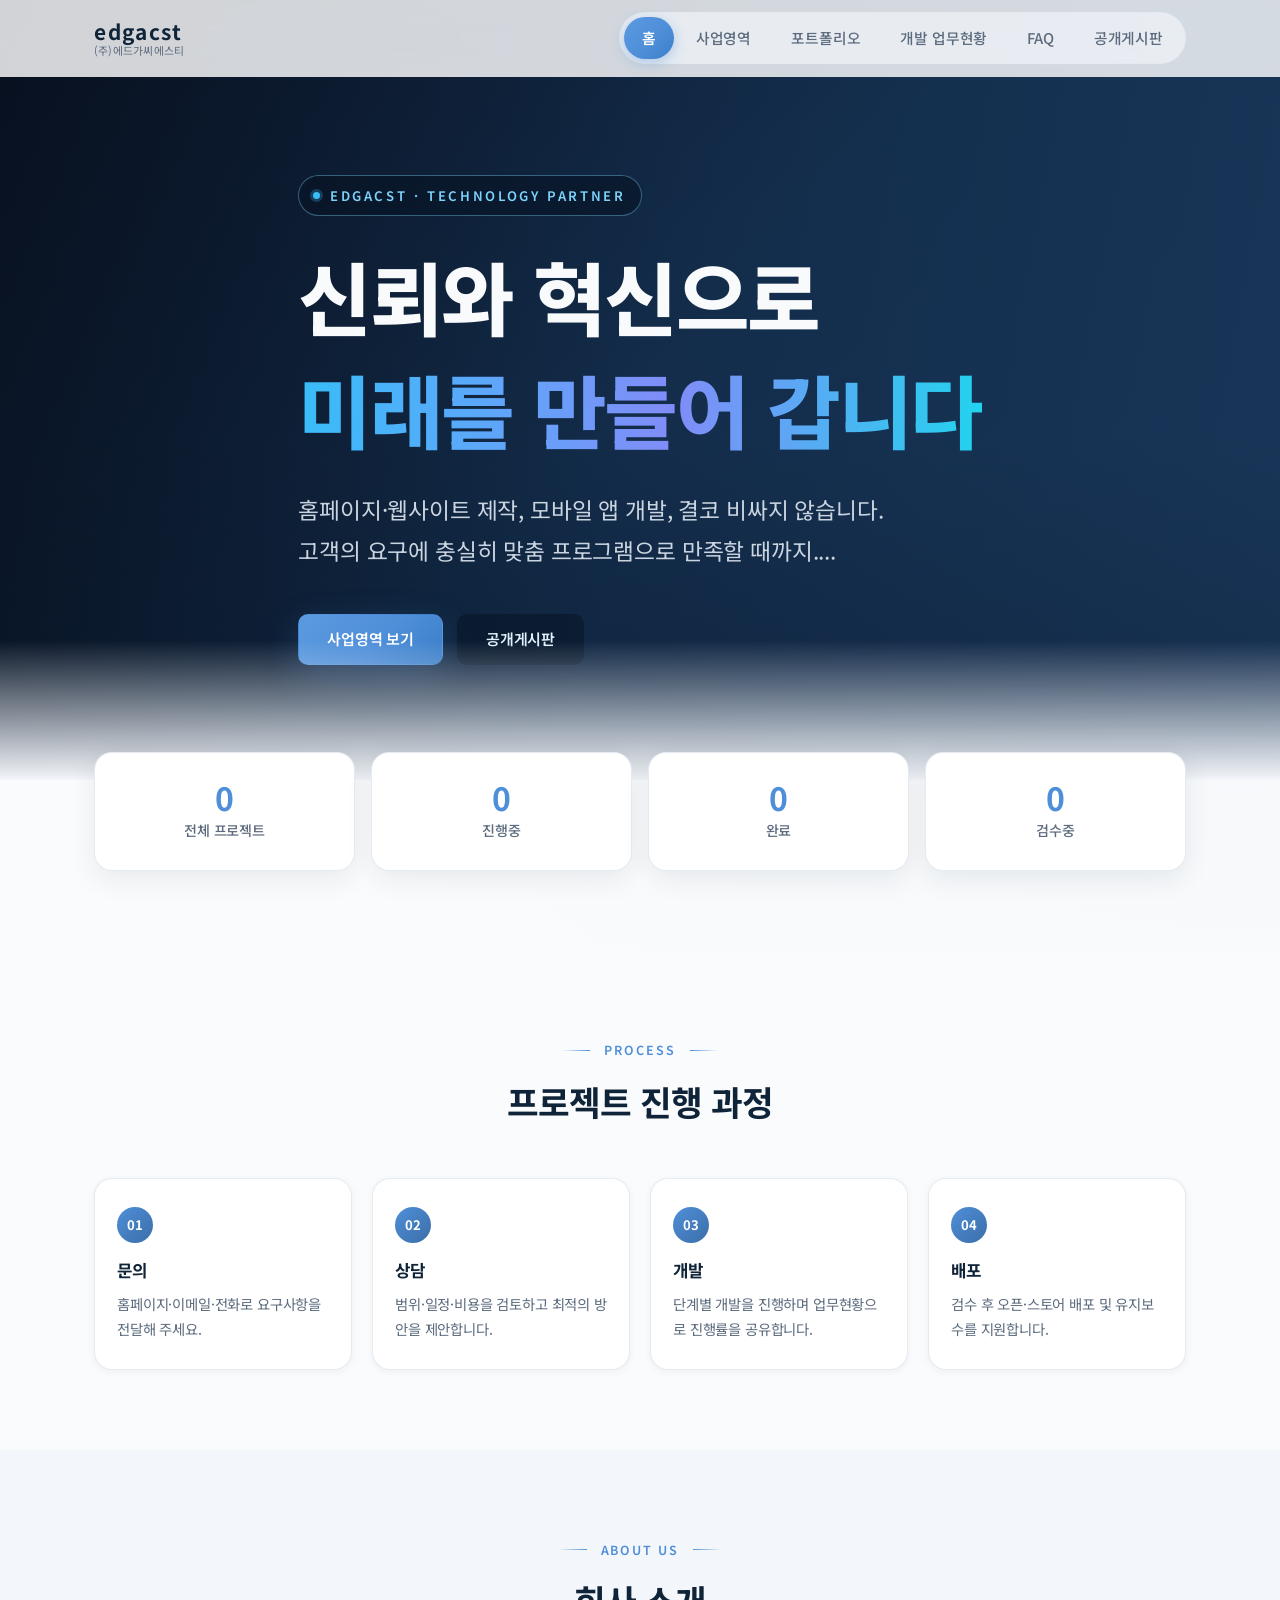
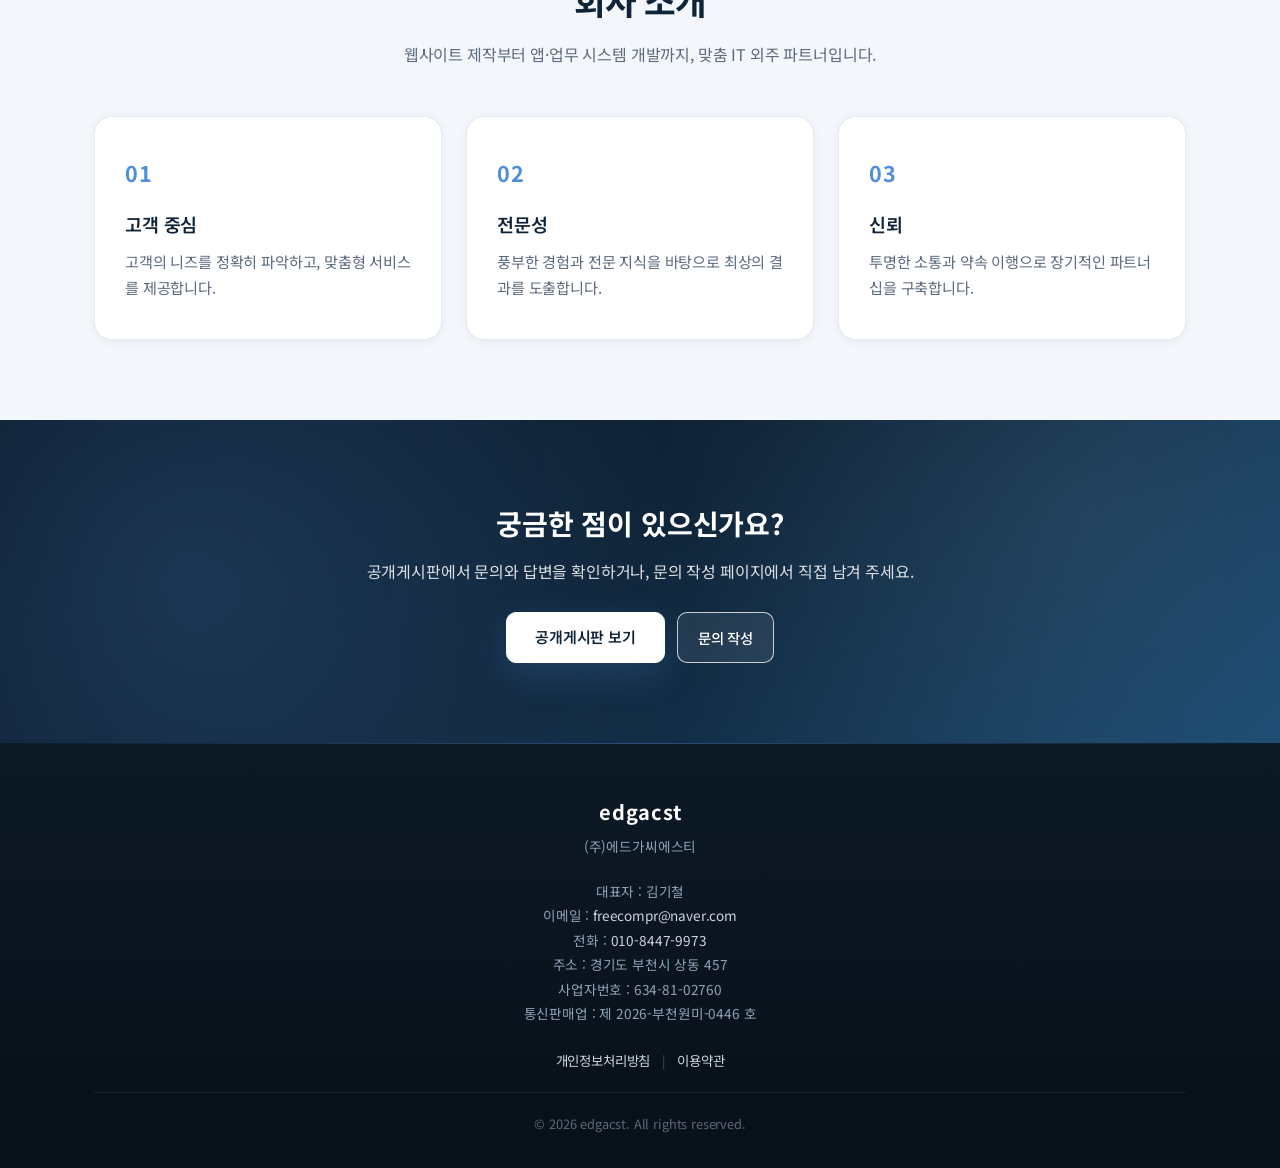
==== index.html @ 4b416b4b "Add dark overlay page transitions to avoid white flash Co-authored-by: Cursor <cursoragent@cursor.co" ====
<!DOCTYPE html>
<html lang="ko">
<head>
  <meta charset="UTF-8">
  <meta http-equiv="Cache-Control" content="no-cache, no-store, must-revalidate">
  <meta http-equiv="Pragma" content="no-cache">
  <meta http-equiv="Expires" content="0">
  <meta http-equiv="Content-Security-Policy" content="upgrade-insecure-requests">
  <script src="js/https-redirect.js?v=20260714"></script>
  <meta name="viewport" content="width=device-width, initial-scale=1.0">
  <meta name="description" content=" (주)에드가씨에스티 edgacst — 홈페이지·웹사이트 제작, 반응형 웹 개발, 모바일 앱 개발, 맞춤 프로그램·API 연동·IT 외주. 견적 문의 환영.">
  <meta name="robots" content="index, follow">
  <link rel="canonical" href="https://edgcst.com/">
  <meta property="og:type" content="website">
  <meta property="og:locale" content="ko_KR">
  <meta property="og:site_name" content="edgacst">
  <meta property="og:title" content="홈페이지·웹사이트·앱 개발 | (주)에드가씨에스티 edgacst">
  <meta property="og:description" content="부천 기반 IT 개발사. 홈페이지 제작, 웹·앱 개발, 맞춤 시스템·API 연동 전문.">
  <meta property="og:url" content="https://edgcst.com/">
  <meta name="google-site-verification" content="JGMlNTP22d89Sy_mz5Pv5wzQ-OMH0wQjVLE">
  <meta name="naver-site-verification" content="b1bb0605aafb649b9c2293b9166dddd93db2fc34">
  <title>홈페이지·웹사이트·앱 개발 | (주)에드가씨에스티 edgacst</title>
  <link rel="stylesheet" href="css/style.css?v=20260714">
  <link rel="preconnect" href="https://fonts.googleapis.com">
  <link rel="preconnect" href="https://fonts.gstatic.com" crossorigin>
  <link href="https://fonts.googleapis.com/css2?family=Noto+Sans+KR:wght@300;400;500;600;700&display=swap" rel="stylesheet">
  <script type="application/ld+json">
  {
    "@context": "https://schema.org",
    "@type": "ProfessionalService",
    "name": "(주)에드가씨에스티",
    "alternateName": "김기철",
    "url": "https://edgcst.com",
    "email": "freecompr@naver.com",
    "telephone": "+82-10-8447-9973",
    "address": {
      "@type": "PostalAddress",
      "addressLocality": "부천시",
      "addressRegion": "경기도",
      "streetAddress": "상동 457",
      "addressCountry": "KR"
    },
    "description": "홈페이지·웹사이트 제작, 모바일 앱 개발, 맞춤 프로그램·API 연동 IT 개발 외주",
    "areaServed": "KR",
    "knowsAbout": ["홈페이지 제작", "웹사이트 개발", "모바일 앱 개발", "API 연동", "업무 시스템 개발"]
  }
  </script>
</head>
<body data-page="home">
  <header class="header">
    <div class="container header-inner">
      <a href="index.html" class="logo">
        <span class="logo-en">edgacst</span>
        <span class="logo-ko">(주)에드가씨에스티</span>
      </a>
      <nav class="nav">
        <a href="index.html" class="nav-link active">홈</a>
        <a href="business.html" class="nav-link">사업영역</a>
        <a href="portfolio.html" class="nav-link">포트폴리오</a>
        <a href="status.html" class="nav-link">개발 업무현황</a>
        <a href="faq.html" class="nav-link">FAQ</a>
        <a href="board.html" class="nav-link">공개게시판</a>
      </nav>
      <button class="menu-toggle" aria-label="메뉴 열기">
        <span></span>
        <span></span>
        <span></span>
      </button>
    </div>
  </header>

  <main>
    <section class="hero">
      <div class="hero-bg" aria-hidden="true">
        <video class="hero-video" autoplay muted loop playsinline preload="auto">
          <source src="videos/hero.mp4?v=20260609" type="video/mp4">
        </video>
        <div class="hero-overlay"></div>
        <div class="hero-glow"></div>
      </div>
      <div class="container hero-content">
        <p class="hero-label hero-reveal" style="--hero-i:0">edgacst · Technology Partner</p>
        <h1 class="hero-title">
          <span class="hero-title-line hero-reveal" style="--hero-i:1">신뢰와 혁신으로</span>
          <span class="hero-title-accent-wrap hero-reveal" style="--hero-i:2">
            <span class="hero-title-accent">미래를 만들어 갑니다</span>
          </span>
        </h1>
        <p class="hero-desc hero-reveal" style="--hero-i:3">
          <span class="hero-desc-line hero-desc-line-primary">홈페이지·웹사이트 제작, 모바일 앱 개발, 결코 비싸지 않습니다.</span>
          <span class="hero-desc-line">고객의 요구에 충실히 맞춤 프로그램으로 만족할 때까지....</span>
        </p>
        <div class="hero-actions hero-reveal" style="--hero-i:4">
          <a href="business.html" class="btn btn-primary btn-hero-primary">사업영역 보기</a>
          <a href="board.html" class="btn btn-hero-outline">공개게시판</a>
        </div>
      </div>
    </section>

    <section class="section home-stats" id="homeStats">
      <div class="container">
        <div class="home-stats-grid">
          <div class="home-stat-card">
            <span class="home-stat-num" id="homeStatTotal">-</span>
            <span class="home-stat-label">전체 프로젝트</span>
          </div>
          <div class="home-stat-card">
            <span class="home-stat-num" id="homeStatProgress">-</span>
            <span class="home-stat-label">진행중</span>
          </div>
          <div class="home-stat-card">
            <span class="home-stat-num" id="homeStatDone">-</span>
            <span class="home-stat-label">완료</span>
          </div>
          <div class="home-stat-card">
            <span class="home-stat-num" id="homeStatReview">-</span>
            <span class="home-stat-label">검수중</span>
          </div>
        </div>
      </div>
    </section>

    <section class="section home-process">
      <div class="container">
        <div class="section-header">
          <span class="section-label">Process</span>
          <h2 class="section-title">프로젝트 진행 과정</h2>
        </div>
        <ol class="process-steps">
          <li class="process-step">
            <span class="process-step-num">01</span>
            <h3>문의</h3>
            <p>홈페이지·이메일·전화로 요구사항을 전달해 주세요.</p>
          </li>
          <li class="process-step">
            <span class="process-step-num">02</span>
            <h3>상담</h3>
            <p>범위·일정·비용을 검토하고 최적의 방안을 제안합니다.</p>
          </li>
          <li class="process-step">
            <span class="process-step-num">03</span>
            <h3>개발</h3>
            <p>단계별 개발을 진행하며 업무현황으로 진행률을 공유합니다.</p>
          </li>
          <li class="process-step">
            <span class="process-step-num">04</span>
            <h3>배포</h3>
            <p>검수 후 오픈·스토어 배포 및 유지보수를 지원합니다.</p>
          </li>
        </ol>
      </div>
    </section>

    <section class="section about">
      <div class="container">
        <div class="section-header">
          <span class="section-label">About Us</span>
          <h2 class="section-title">회사 소개</h2>
          <p class="section-desc">웹사이트 제작부터 앱·업무 시스템 개발까지, 맞춤 IT 외주 파트너입니다.</p>
        </div>
        <div class="about-grid">
          <div class="about-card">
            <div class="about-icon">01</div>
            <h3>고객 중심</h3>
            <p>고객의 니즈를 정확히 파악하고, 맞춤형 서비스를 제공합니다.</p>
          </div>
          <div class="about-card">
            <div class="about-icon">02</div>
            <h3>전문성</h3>
            <p>풍부한 경험과 전문 지식을 바탕으로 최상의 결과를 도출합니다.</p>
          </div>
          <div class="about-card">
            <div class="about-icon">03</div>
            <h3>신뢰</h3>
            <p>투명한 소통과 약속 이행으로 장기적인 파트너십을 구축합니다.</p>
          </div>
        </div>
      </div>
    </section>

    <section class="section home-portfolio hidden" id="homePortfolio">
      <div class="container">
        <div class="home-portfolio-header">
          <div class="section-header">
            <span class="section-label">Portfolio</span>
            <h2 class="section-title">주요 프로젝트</h2>
          </div>
          <a href="portfolio.html" class="btn btn-outline-dark">전체 보기</a>
        </div>
        <div class="home-portfolio-grid" id="homePortfolioGrid"></div>
      </div>
    </section>

    <section class="section cta">
      <div class="container cta-inner">
        <h2>궁금한 점이 있으신가요?</h2>
        <p>공개게시판에서 문의와 답변을 확인하거나, 문의 작성 페이지에서 직접 남겨 주세요.</p>
        <div class="cta-actions">
          <a href="board.html" class="btn btn-primary">공개게시판 보기</a>
          <a href="inquiry.html" class="btn btn-outline-dark">문의 작성</a>
        </div>
      </div>
    </section>
  </main>

  <footer class="footer">
    <div class="container footer-inner">
      <div class="footer-brand">
        <span class="footer-logo">edgacst</span>
        <span class="footer-company">(주)에드가씨에스티</span>
      </div>
      <div class="footer-info">
        <p>대표자 : 김기철</p>
        <p>이메일 : <a href="mailto:freecompr@naver.com">freecompr@naver.com</a></p>
        <p>전화 : <a href="tel:01084479973">010-8447-9973</a></p>
        <p>주소 : 경기도 부천시 상동 457</p>
        <p>사업자번호 : 634-81-02760</p>
        <p>통신판매업 : 제 2026-부천원미-0446 호</p>
      </div>
      <nav class="footer-legal" aria-label="법적 고지">
        <a href="privacy.html">개인정보처리방침</a>
        <span class="footer-legal-divider" aria-hidden="true">|</span>
        <a href="terms.html">이용약관</a>
      </nav>
      <p class="footer-copy">&copy; 2026 edgacst. All rights reserved.</p>
    </div>
  </footer>

  <script src="js/config.js?v=20260714"></script>
  <script src="js/main.js?v=20260714"></script>
</body>
</html>
---- css/style.css ----
*,
*::before,
*::after {
  box-sizing: border-box;
  margin: 0;
  padding: 0;
}

:root {
  --color-primary: #0f2438;
  --color-primary-light: #1e4976;
  --color-accent: #4f8fd9;
  --color-accent-hover: #3a7ec8;
  --color-accent-soft: rgba(79, 143, 217, 0.12);
  --color-text: #1a2332;
  --color-text-light: #5c6b7e;
  --color-bg: #fafbfc;
  --color-bg-alt: #f3f6fa;
  --color-surface: #ffffff;
  --color-border: #e3e9f0;
  --color-border-soft: rgba(227, 233, 240, 0.9);
  --font-family: 'Noto Sans KR', -apple-system, BlinkMacSystemFont, sans-serif;
  --shadow-sm: 0 2px 8px rgba(15, 36, 56, 0.05);
  --shadow-md: 0 8px 28px rgba(15, 36, 56, 0.08);
  --shadow-lg: 0 16px 48px rgba(15, 36, 56, 0.12);
  --shadow-glow: 0 12px 36px rgba(79, 143, 217, 0.22);
  --radius: 10px;
  --radius-lg: 18px;
  --radius-xl: 24px;
  --transition: 0.28s cubic-bezier(0.4, 0, 0.2, 1);
  --page-transition-duration: 0.28s;
  --page-transition-ease: cubic-bezier(0.4, 0, 0.2, 1);
  --header-height: 76px;
}

#page-transition-overlay {
  position: fixed;
  inset: 0;
  z-index: 99999;
  background: var(--color-primary);
  opacity: 0;
  pointer-events: none;
  transition: opacity var(--page-transition-duration) var(--page-transition-ease);
}

#page-transition-overlay.is-visible,
#page-transition-overlay.is-covering {
  opacity: 1;
  pointer-events: auto;
}

#page-transition-overlay.is-covering {
  transition: none;
}

#page-transition-overlay.is-revealing {
  opacity: 0;
  pointer-events: none;
}

@media (prefers-reduced-motion: reduce) {
  #page-transition-overlay {
    display: none !important;
  }
}

html {
  scroll-behavior: smooth;
}

body {
  font-family: var(--font-family);
  color: var(--color-text);
  background-color: var(--color-bg);
  background-image:
    radial-gradient(circle at 100% 0%, rgba(79, 143, 217, 0.05) 0%, transparent 42%),
    radial-gradient(circle at 0% 100%, rgba(15, 36, 56, 0.04) 0%, transparent 38%);
  line-height: 1.65;
  letter-spacing: -0.01em;
  -webkit-font-smoothing: antialiased;
  -moz-osx-font-smoothing: grayscale;
}

.container {
  max-width: 1140px;
  margin: 0 auto;
  padding: 0 24px;
}

/* Header */
.header {
  position: fixed;
  top: 0;
  left: 0;
  right: 0;
  z-index: 200;
  background: rgba(255, 255, 255, 0.82);
  backdrop-filter: blur(18px) saturate(1.2);
  -webkit-backdrop-filter: blur(18px) saturate(1.2);
  border-bottom: 1px solid transparent;
  transition: background var(--transition), box-shadow var(--transition), border-color var(--transition);
}

.header.header-scrolled {
  background: rgba(255, 255, 255, 0.94);
  border-bottom-color: var(--color-border-soft);
  box-shadow: 0 6px 24px rgba(15, 36, 56, 0.06);
}

.header-inner {
  display: flex;
  align-items: center;
  justify-content: space-between;
  height: 76px;
}

.logo {
  display: flex;
  flex-direction: column;
  text-decoration: none;
  line-height: 1.2;
  transition: opacity var(--transition);
}

.logo:hover {
  opacity: 0.85;
}

.logo-en {
  font-size: 1.3rem;
  font-weight: 700;
  color: var(--color-primary);
  letter-spacing: 0.08em;
}

.logo-ko {
  font-size: 0.68rem;
  color: var(--color-text-light);
  font-weight: 400;
  letter-spacing: 0.02em;
}

.nav {
  display: flex;
  gap: 4px;
  padding: 4px;
  background: rgba(243, 246, 250, 0.7);
  border: 1px solid var(--color-border-soft);
  border-radius: 999px;
}

.nav-link {
  position: relative;
  padding: 9px 18px;
  text-decoration: none;
  color: var(--color-text-light);
  font-size: 0.92rem;
  font-weight: 500;
  border-radius: 999px;
  transition: color var(--transition), background var(--transition), box-shadow var(--transition);
}

.nav-link:hover {
  color: var(--color-primary);
  background: rgba(255, 255, 255, 0.85);
}

.nav .nav-link.active,
.header .nav-link.active {
  color: #fff !important;
  font-weight: 600;
  background: linear-gradient(135deg, #5b9ae0 0%, var(--color-accent) 55%, var(--color-accent-hover) 100%) !important;
  box-shadow: 0 4px 14px rgba(79, 143, 217, 0.38);
}

.nav .nav-link.active:hover,
.header .nav-link.active:hover {
  color: #fff !important;
  background: linear-gradient(135deg, #6aa5e4 0%, #4a85cc 100%) !important;
}

.menu-toggle {
  display: none;
  flex-direction: column;
  gap: 5px;
  background: none;
  border: none;
  cursor: pointer;
  padding: 4px;
}

.menu-toggle span {
  display: block;
  width: 24px;
  height: 2px;
  background: var(--color-text);
  border-radius: 2px;
  transition: var(--transition);
}

/* Hero */
.hero {
  position: relative;
  min-height: min(88vh, 780px);
  display: flex;
  align-items: center;
  overflow: hidden;
}

.hero::after {
  content: '';
  position: absolute;
  bottom: 0;
  left: 0;
  right: 0;
  height: 140px;
  background: linear-gradient(to top, var(--color-bg-alt) 0%, transparent 100%);
  z-index: 2;
  pointer-events: none;
}

.hero-bg {
  position: absolute;
  inset: 0;
  background: linear-gradient(135deg, #0f172a 0%, #1a3a5c 50%, #1e3a5f 100%);
}

.hero-video {
  position: absolute;
  inset: 0;
  width: 100%;
  height: 100%;
  object-fit: cover;
  transform: scale(1.04);
  filter: saturate(0.9) contrast(1.05);
}

.hero-overlay {
  position: absolute;
  inset: 0;
  background: linear-gradient(
    100deg,
    rgba(6, 14, 28, 0.78) 0%,
    rgba(12, 32, 58, 0.52) 50%,
    rgba(18, 48, 82, 0.38) 100%
  );
}

.hero-glow {
  position: absolute;
  inset: 0;
  background: linear-gradient(180deg, transparent 55%, rgba(6, 14, 28, 0.25) 100%);
  pointer-events: none;
}

.hero-content {
  position: relative;
  z-index: 1;
  color: #fff;
  padding: calc(72px + var(--header-height)) 24px 88px;
  max-width: 820px;
}

.hero-reveal {
  opacity: 0;
  transform: translateY(36px);
  animation: hero-reveal-up 1s cubic-bezier(0.22, 1, 0.36, 1) forwards;
  animation-delay: calc(0.18s + var(--hero-i, 0) * 0.14s);
}

.hero-label {
  display: inline-flex;
  align-items: center;
  gap: 10px;
  font-size: 0.82rem;
  font-weight: 600;
  letter-spacing: 0.2em;
  text-transform: uppercase;
  color: #7dd3fc;
  margin-bottom: 28px;
  padding: 9px 16px 9px 14px;
  border: 1px solid rgba(125, 211, 252, 0.4);
  border-radius: 999px;
  background: rgba(8, 20, 38, 0.65);
}

.hero-label::before {
  content: '';
  width: 7px;
  height: 7px;
  border-radius: 50%;
  background: #38bdf8;
  box-shadow: 0 0 0 3px rgba(56, 189, 248, 0.25);
}

.hero-title {
  display: flex;
  flex-direction: column;
  gap: 8px;
  font-size: clamp(2.85rem, 8vw, 5rem);
  font-weight: 800;
  line-height: 1.25;
  margin-bottom: 28px;
  letter-spacing: -0.03em;
  overflow: visible;
}

.hero-title-line,
.hero-title-accent-wrap {
  display: block;
  overflow: visible;
  padding-bottom: 0.06em;
}

.hero-title-line {
  color: #f8fafc;
}

.hero-title-accent-wrap {
  line-height: 1.25;
}

.hero-title-accent {
  display: inline-block;
  color: #67e8f9;
  background-image: linear-gradient(
    92deg,
    #38bdf8 0%,
    #60a5fa 30%,
    #818cf8 55%,
    #22d3ee 100%
  );
  -webkit-background-clip: text;
  background-clip: text;
  -webkit-text-fill-color: transparent;
}

.hero-desc {
  font-size: clamp(1.12rem, 2.5vw, 1.42rem);
  line-height: 1.8;
  color: #cbd5e1;
  max-width: 820px;
  margin-bottom: 42px;
  font-weight: 400;
}

.hero-desc-line {
  display: block;
}

.hero-desc-line-primary {
  white-space: nowrap;
}

.hero-actions {
  display: flex;
  gap: 14px;
  flex-wrap: wrap;
}

.btn-hero-primary {
  padding: 15px 36px;
  font-size: 1rem;
  font-weight: 700;
  box-shadow: 0 12px 32px rgba(56, 189, 248, 0.35);
}

.btn-hero-outline {
  padding: 15px 34px;
  color: #e0f2fe;
  border: 1.5px solid rgba(125, 211, 252, 0.55);
  background: rgba(8, 20, 38, 0.55);
  border-radius: var(--radius);
  font-size: 0.98rem;
  font-weight: 600;
  text-decoration: none;
  transition: var(--transition);
}

.btn-hero-outline:hover {
  background: rgba(14, 36, 64, 0.75);
  border-color: #7dd3fc;
  color: #fff;
  transform: translateY(-1px);
}

.hero-video-credit {
  margin-top: 28px;
  font-size: 0.68rem;
  color: rgba(255, 255, 255, 0.35);
}

.hero-video-credit a {
  color: rgba(255, 255, 255, 0.45);
  text-decoration: underline;
}

@keyframes hero-reveal-up {
  from {
    opacity: 0;
    transform: translateY(36px);
  }
  to {
    opacity: 1;
    transform: translateY(0);
  }
}

@supports not ((-webkit-background-clip: text) or (background-clip: text)) {
  .hero-title-accent {
    -webkit-text-fill-color: currentColor;
    color: #67e8f9;
    background-image: none;
  }
}

@media (prefers-reduced-motion: reduce) {
  .hero-video {
    display: none;
  }

  .hero-reveal {
    opacity: 1;
    transform: none;
    animation: none;
  }
}

/* Buttons */
.btn {
  display: inline-flex;
  align-items: center;
  justify-content: center;
  padding: 12px 28px;
  font-size: 0.94rem;
  font-weight: 600;
  font-family: var(--font-family);
  text-decoration: none;
  border-radius: var(--radius);
  border: 1px solid transparent;
  cursor: pointer;
  transition: transform var(--transition), box-shadow var(--transition), background var(--transition), border-color var(--transition), color var(--transition);
}

.btn:hover {
  transform: translateY(-1px);
}

.btn:active {
  transform: translateY(0);
}

.btn-primary {
  background: linear-gradient(135deg, #5b9ae0 0%, var(--color-accent) 55%, var(--color-accent-hover) 100%);
  color: #fff;
  border-color: transparent;
  box-shadow: var(--shadow-glow);
}

.btn-primary:hover {
  background: linear-gradient(135deg, #6aa5e4 0%, #4a85cc 100%);
  box-shadow: 0 14px 32px rgba(79, 143, 217, 0.32);
}

.btn-outline {
  background: transparent;
  color: #fff;
  border-color: rgba(255, 255, 255, 0.5);
}

.btn-outline:hover {
  background: rgba(255, 255, 255, 0.1);
  border-color: #fff;
}

.btn-full {
  width: 100%;
}

/* Sections */
.section {
  padding: 80px 0;
}

.section-header {
  text-align: center;
  margin-bottom: 48px;
}

.section-desc {
  margin-top: 12px;
  font-size: 1rem;
  line-height: 1.7;
  color: var(--color-text-light);
  max-width: 560px;
  margin-left: auto;
  margin-right: auto;
}

.section-label {
  display: inline-flex;
  align-items: center;
  gap: 14px;
  font-size: 0.78rem;
  font-weight: 600;
  color: var(--color-accent);
  letter-spacing: 0.16em;
  text-transform: uppercase;
  margin-bottom: 12px;
}

.section-label::before,
.section-label::after {
  content: '';
  width: 28px;
  height: 1px;
  background: linear-gradient(90deg, transparent, var(--color-accent));
}

.section-label::after {
  background: linear-gradient(90deg, var(--color-accent), transparent);
}

.section-title {
  font-size: clamp(1.75rem, 3vw, 2.15rem);
  font-weight: 700;
  color: var(--color-primary);
  letter-spacing: -0.03em;
}

/* About */
.about {
  background: var(--color-bg-alt);
}

.about-grid {
  display: grid;
  grid-template-columns: repeat(3, 1fr);
  gap: 24px;
}

.about-card {
  position: relative;
  overflow: hidden;
  background: var(--color-surface);
  padding: 38px 30px;
  border-radius: var(--radius-lg);
  border: 1px solid var(--color-border-soft);
  box-shadow: var(--shadow-sm);
  transition: transform var(--transition), box-shadow var(--transition), border-color var(--transition);
}

.about-card::before {
  content: '';
  position: absolute;
  top: 0;
  left: 0;
  right: 0;
  height: 3px;
  background: linear-gradient(90deg, var(--color-primary), var(--color-accent));
  opacity: 0;
  transition: opacity var(--transition);
}

.about-card:hover {
  box-shadow: var(--shadow-md);
  transform: translateY(-6px);
  border-color: rgba(79, 143, 217, 0.25);
}

.about-card:hover::before {
  opacity: 1;
}

.about-icon {
  font-size: 1.35rem;
  font-weight: 700;
  color: var(--color-accent);
  margin-bottom: 18px;
  letter-spacing: 0.06em;
}

.about-card h3 {
  font-size: 1.15rem;
  font-weight: 600;
  margin-bottom: 10px;
  color: var(--color-primary);
}

.about-card p {
  font-size: 0.95rem;
  color: var(--color-text-light);
  line-height: 1.7;
}

/* CTA */
.cta {
  position: relative;
  overflow: hidden;
  background: linear-gradient(135deg, #0a1929 0%, var(--color-primary) 48%, #1a4a72 100%);
  color: #fff;
  text-align: center;
}

.cta::before {
  content: '';
  position: absolute;
  inset: 0;
  background:
    radial-gradient(circle at 15% 50%, rgba(96, 165, 250, 0.18) 0%, transparent 45%),
    radial-gradient(circle at 85% 30%, rgba(255, 255, 255, 0.06) 0%, transparent 40%);
  pointer-events: none;
}

.cta .container {
  position: relative;
  z-index: 1;
}

.cta-actions {
  display: flex;
  gap: 12px;
  justify-content: center;
  flex-wrap: wrap;
}

.cta-inner h2 {
  font-size: 1.75rem;
  font-weight: 700;
  margin-bottom: 12px;
}

.cta-inner p {
  opacity: 0.85;
  margin-bottom: 28px;
}

.cta .btn-primary {
  background: #fff;
  color: var(--color-primary);
  border-color: #fff;
}

.cta .btn-primary:hover {
  background: rgba(255, 255, 255, 0.9);
}

.cta .btn-outline-dark {
  color: #fff;
  border-color: rgba(255, 255, 255, 0.75);
  background: rgba(255, 255, 255, 0.08);
}

.cta .btn-outline-dark:hover {
  color: var(--color-primary);
  background: #fff;
  border-color: #fff;
}

/* Page Hero */
.page-hero {
  position: relative;
  overflow: hidden;
  background: linear-gradient(145deg, #0a1929 0%, var(--color-primary) 42%, #245a87 100%);
  color: #fff;
  padding: calc(52px + var(--header-height)) 0 76px;
  text-align: center;
}

.page-hero::before {
  content: '';
  position: absolute;
  inset: 0;
  background:
    radial-gradient(circle at 18% 40%, rgba(96, 165, 250, 0.16) 0%, transparent 48%),
    radial-gradient(circle at 82% 25%, rgba(255, 255, 255, 0.07) 0%, transparent 42%);
  pointer-events: none;
}

.page-hero .container {
  position: relative;
  z-index: 1;
}

.page-label {
  display: inline-flex;
  align-items: center;
  gap: 10px;
  font-size: 0.76rem;
  font-weight: 600;
  letter-spacing: 0.18em;
  text-transform: uppercase;
  color: rgba(255, 255, 255, 0.72);
  margin-bottom: 12px;
  padding: 6px 14px;
  border: 1px solid rgba(255, 255, 255, 0.16);
  border-radius: 999px;
  background: rgba(255, 255, 255, 0.05);
}

.page-title {
  font-size: clamp(2rem, 4vw, 2.5rem);
  font-weight: 700;
  margin-bottom: 14px;
  letter-spacing: -0.03em;
}

.page-desc {
  opacity: 0.88;
  font-size: 1.05rem;
  max-width: 560px;
  margin: 0 auto;
  line-height: 1.75;
}

/* Business */
.business-grid {
  display: grid;
  grid-template-columns: repeat(2, 1fr);
  gap: 24px;
}

.business-card {
  position: relative;
  background: var(--color-surface);
  border: 1px solid var(--color-border-soft);
  border-radius: var(--radius-lg);
  padding: 38px 34px;
  box-shadow: var(--shadow-sm);
  transition: transform var(--transition), box-shadow var(--transition), border-color var(--transition);
}

.business-card::after {
  content: '';
  position: absolute;
  inset: 0;
  border-radius: inherit;
  background: linear-gradient(135deg, rgba(79, 143, 217, 0.04) 0%, transparent 55%);
  opacity: 0;
  transition: opacity var(--transition);
  pointer-events: none;
}

.business-card:hover {
  border-color: rgba(79, 143, 217, 0.35);
  box-shadow: var(--shadow-md);
  transform: translateY(-4px);
}

.business-card:hover::after {
  opacity: 1;
}

.business-number {
  font-size: 2.1rem;
  font-weight: 700;
  color: rgba(79, 143, 217, 0.18);
  margin-bottom: 14px;
  letter-spacing: 0.04em;
}

.business-card h3 {
  font-size: 1.25rem;
  font-weight: 600;
  color: var(--color-primary);
  margin-bottom: 12px;
}

.business-card p {
  color: var(--color-text-light);
  line-height: 1.8;
  font-size: 0.95rem;
}

.business-detail-list {
  display: flex;
  flex-direction: column;
  gap: 24px;
  margin-top: 48px;
}

.business-detail {
  background: var(--color-surface);
  border: 1px solid var(--color-border-soft);
  border-radius: var(--radius-lg);
  overflow: hidden;
  box-shadow: var(--shadow-sm);
}

.business-detail-header {
  display: flex;
  align-items: flex-start;
  gap: 18px;
  padding: 28px 30px;
  background: linear-gradient(135deg, rgba(79, 143, 217, 0.08) 0%, transparent 70%);
  border-bottom: 1px solid var(--color-border-soft);
}

.business-detail-num {
  font-size: 1.6rem;
  font-weight: 700;
  color: rgba(79, 143, 217, 0.35);
  line-height: 1;
  flex-shrink: 0;
}

.business-detail-header h2 {
  font-size: 1.28rem;
  font-weight: 700;
  color: var(--color-primary);
  margin-bottom: 6px;
}

.business-detail-header p {
  font-size: 0.92rem;
  color: var(--color-text-light);
}

.business-detail-body {
  display: grid;
  grid-template-columns: repeat(3, 1fr);
  gap: 0;
}

.business-detail-block {
  padding: 24px 26px;
  border-right: 1px solid var(--color-border-soft);
}

.business-detail-block:last-child {
  border-right: none;
}

.business-detail-block h3 {
  font-size: 0.82rem;
  font-weight: 700;
  color: var(--color-accent);
  margin-bottom: 12px;
  letter-spacing: 0.02em;
}

.business-detail-block ul {
  margin: 0;
  padding-left: 1.1rem;
  font-size: 0.9rem;
  line-height: 1.75;
  color: var(--color-text);
}

.business-detail-block li {
  margin-bottom: 6px;
}

.business-detail-block p {
  font-size: 0.9rem;
  line-height: 1.75;
  color: var(--color-text);
}

.business-bottom-cta {
  margin-top: 40px;
  text-align: center;
  padding: 36px 24px;
  background: var(--color-bg);
  border: 1px solid var(--color-border);
  border-radius: var(--radius-lg);
}

.business-bottom-cta p {
  margin-bottom: 18px;
  color: var(--color-text-light);
}

/* Home stats & process */
.home-stats {
  padding-top: 0;
  margin-top: -28px;
  position: relative;
  z-index: 2;
}

.home-stats-grid {
  display: grid;
  grid-template-columns: repeat(4, 1fr);
  gap: 16px;
}

.home-stat-card {
  display: flex;
  flex-direction: column;
  align-items: center;
  justify-content: center;
  gap: 6px;
  padding: 28px 16px;
  background: var(--color-surface);
  border: 1px solid var(--color-border-soft);
  border-radius: var(--radius-lg);
  box-shadow: var(--shadow-md);
}

.home-stat-num {
  font-size: 2rem;
  font-weight: 700;
  color: var(--color-accent);
  line-height: 1;
}

.home-stat-label {
  font-size: 0.88rem;
  color: var(--color-text-light);
  font-weight: 500;
}

.home-process {
  background: var(--color-bg);
}

.process-steps {
  display: grid;
  grid-template-columns: repeat(4, 1fr);
  gap: 20px;
  list-style: none;
  margin: 0;
  padding: 0;
  counter-reset: process;
}

.process-step {
  position: relative;
  background: var(--color-surface);
  border: 1px solid var(--color-border-soft);
  border-radius: var(--radius-lg);
  padding: 28px 22px;
  box-shadow: var(--shadow-sm);
}

.process-step-num {
  display: inline-flex;
  align-items: center;
  justify-content: center;
  width: 36px;
  height: 36px;
  margin-bottom: 14px;
  border-radius: 50%;
  background: linear-gradient(135deg, var(--color-accent) 0%, #3b6ea8 100%);
  color: #fff;
  font-size: 0.82rem;
  font-weight: 700;
}

.process-step h3 {
  font-size: 1.05rem;
  font-weight: 700;
  color: var(--color-primary);
  margin-bottom: 8px;
}

.process-step p {
  font-size: 0.9rem;
  line-height: 1.7;
  color: var(--color-text-light);
}

/* FAQ */
.faq-list {
  max-width: 820px;
  margin: 0 auto;
  display: flex;
  flex-direction: column;
  gap: 12px;
}

.faq-item {
  background: var(--color-surface);
  border: 1px solid var(--color-border-soft);
  border-radius: var(--radius-lg);
  overflow: hidden;
  box-shadow: var(--shadow-sm);
}

.faq-question {
  width: 100%;
  display: flex;
  align-items: center;
  justify-content: space-between;
  gap: 16px;
  padding: 20px 22px;
  border: none;
  background: transparent;
  font-family: var(--font-family);
  font-size: 1rem;
  font-weight: 600;
  color: var(--color-primary);
  text-align: left;
  cursor: pointer;
  transition: background var(--transition);
}

.faq-question:hover {
  background: var(--color-bg);
}

.faq-icon {
  position: relative;
  width: 18px;
  height: 18px;
  flex-shrink: 0;
}

.faq-icon::before,
.faq-icon::after {
  content: '';
  position: absolute;
  top: 50%;
  left: 50%;
  background: var(--color-accent);
  transform: translate(-50%, -50%);
  transition: transform var(--transition);
}

.faq-icon::before {
  width: 14px;
  height: 2px;
}

.faq-icon::after {
  width: 2px;
  height: 14px;
}

.faq-item.open .faq-icon::after {
  transform: translate(-50%, -50%) rotate(90deg);
  opacity: 0;
}

.faq-answer {
  display: none;
  padding: 0 22px 20px;
}

.faq-item.open .faq-answer {
  display: block;
}

.faq-answer p {
  font-size: 0.94rem;
  line-height: 1.8;
  color: var(--color-text);
}

.faq-answer a {
  color: var(--color-accent);
  text-decoration: underline;
}

.faq-cta {
  max-width: 820px;
  margin: 48px auto 0;
  text-align: center;
  padding: 40px 28px;
  background: linear-gradient(135deg, rgba(79, 143, 217, 0.08) 0%, rgba(26, 61, 92, 0.04) 100%);
  border: 1px solid var(--color-border-soft);
  border-radius: var(--radius-lg);
}

.faq-cta h2 {
  font-size: 1.25rem;
  font-weight: 700;
  color: var(--color-primary);
  margin-bottom: 8px;
}

.faq-cta p {
  color: var(--color-text-light);
  margin-bottom: 20px;
}

/* Portfolio */
.portfolio-toolbar {
  display: flex;
  flex-wrap: wrap;
  align-items: center;
  justify-content: space-between;
  gap: 16px;
  margin-bottom: 28px;
}

.portfolio-filters {
  display: flex;
  flex-wrap: wrap;
  gap: 8px;
}

.portfolio-filter {
  padding: 8px 16px;
  font-size: 0.88rem;
  font-family: var(--font-family);
  font-weight: 500;
  color: var(--color-text-light);
  background: var(--color-surface);
  border: 1px solid var(--color-border);
  border-radius: 999px;
  cursor: pointer;
  transition: var(--transition);
}

.portfolio-filter:hover,
.portfolio-filter.active {
  color: #fff;
  background: linear-gradient(135deg, var(--color-accent) 0%, #3b6ea8 100%);
  border-color: transparent;
}

.portfolio-count {
  font-size: 0.9rem;
  color: var(--color-text-light);
}

.portfolio-loading {
  display: flex;
  align-items: center;
  justify-content: center;
  gap: 12px;
  padding: 48px 20px;
  color: var(--color-text-light);
}

.portfolio-grid,
.home-portfolio-grid {
  display: grid;
  grid-template-columns: repeat(3, 1fr);
  gap: 24px;
}

.portfolio-card {
  display: flex;
  flex-direction: column;
  background: var(--color-surface);
  border: 1px solid var(--color-border-soft);
  border-radius: var(--radius-lg);
  overflow: hidden;
  box-shadow: var(--shadow-sm);
  cursor: pointer;
  transition: transform var(--transition), box-shadow var(--transition), border-color var(--transition);
}

.portfolio-card:hover,
.portfolio-card:focus-visible {
  transform: translateY(-4px);
  box-shadow: var(--shadow-md);
  border-color: rgba(79, 143, 217, 0.35);
  outline: none;
}

.portfolio-card-media {
  position: relative;
  aspect-ratio: 16 / 10;
  background: linear-gradient(135deg, #e8f0fa 0%, #f4f7fb 100%);
  overflow: hidden;
}

.portfolio-card-image {
  width: 100%;
  height: 100%;
  object-fit: cover;
}

.portfolio-card-placeholder {
  display: flex;
  align-items: center;
  justify-content: center;
  width: 100%;
  height: 100%;
  background: linear-gradient(135deg, rgba(79, 143, 217, 0.18) 0%, rgba(26, 61, 92, 0.08) 100%);
}

.portfolio-card-placeholder span {
  font-size: 2.4rem;
  font-weight: 700;
  color: rgba(79, 143, 217, 0.45);
}

.portfolio-card-badge {
  position: absolute;
  top: 12px;
  left: 12px;
}

.portfolio-card-body {
  display: flex;
  flex-direction: column;
  flex: 1;
  padding: 22px 22px 20px;
  gap: 10px;
}

.portfolio-card-title {
  font-size: 1.12rem;
  font-weight: 700;
  color: var(--color-primary);
  line-height: 1.4;
}

.portfolio-card-meta {
  font-size: 0.82rem;
  color: var(--color-text-light);
}

.portfolio-card-desc {
  font-size: 0.92rem;
  line-height: 1.7;
  color: var(--color-text);
  flex: 1;
}

.portfolio-card-progress {
  display: flex;
  align-items: center;
  gap: 10px;
}

.portfolio-card-progress .progress-track {
  flex: 1;
  height: 6px;
}

.portfolio-card-actions {
  display: flex;
  align-items: center;
  justify-content: space-between;
  gap: 10px;
  margin-top: 4px;
}

.portfolio-card-more {
  font-size: 0.86rem;
  font-weight: 600;
  color: var(--color-accent);
}

.portfolio-card-link {
  flex-shrink: 0;
}

.portfolio-card--compact .portfolio-card-body {
  padding: 18px;
}

.portfolio-card--compact .portfolio-card-title {
  font-size: 1rem;
}

.home-portfolio-header {
  display: flex;
  align-items: flex-end;
  justify-content: space-between;
  gap: 16px;
  margin-bottom: 28px;
}

.home-portfolio-header .section-header {
  margin-bottom: 0;
}

.portfolio-modal {
  position: fixed;
  inset: 0;
  z-index: 2000;
  display: flex;
  align-items: center;
  justify-content: center;
  padding: 24px;
}

.portfolio-modal.hidden {
  display: none;
}

.portfolio-modal-backdrop {
  position: absolute;
  inset: 0;
  background: rgba(8, 16, 24, 0.62);
  backdrop-filter: blur(4px);
}

.portfolio-modal-dialog {
  position: relative;
  width: min(760px, 100%);
  max-height: min(88vh, 900px);
  overflow: auto;
  background: var(--color-surface);
  border-radius: var(--radius-lg);
  box-shadow: var(--shadow-lg);
  padding: 28px 28px 32px;
}

.portfolio-modal-close {
  position: absolute;
  top: 14px;
  right: 14px;
  width: 36px;
  height: 36px;
  border: none;
  border-radius: 50%;
  background: var(--color-bg);
  color: var(--color-text);
  font-size: 1.4rem;
  line-height: 1;
  cursor: pointer;
}

.portfolio-modal-header {
  margin-bottom: 20px;
  padding-right: 36px;
}

.portfolio-modal-title {
  font-size: 1.5rem;
  font-weight: 700;
  color: var(--color-primary);
  margin: 10px 0 8px;
}

.portfolio-modal-meta {
  font-size: 0.9rem;
  color: var(--color-text-light);
}

.portfolio-modal-hero {
  margin-bottom: 20px;
  border-radius: var(--radius);
  overflow: hidden;
  border: 1px solid var(--color-border);
}

.portfolio-modal-hero img {
  width: 100%;
  max-height: 320px;
  object-fit: cover;
}

.portfolio-modal-actions {
  display: flex;
  flex-wrap: wrap;
  gap: 10px;
  margin-top: 20px;
}

@media (max-width: 1024px) {
  .portfolio-grid,
  .home-portfolio-grid {
    grid-template-columns: repeat(2, 1fr);
  }
}

@media (max-width: 640px) {
  .portfolio-grid,
  .home-portfolio-grid {
    grid-template-columns: 1fr;
  }

  .portfolio-modal {
    padding: 12px;
  }

  .portfolio-modal-dialog {
    padding: 22px 18px 24px;
  }
}

/* Status */
.status-toolbar {
  display: flex;
  justify-content: space-between;
  align-items: center;
  margin-bottom: 24px;
}

.status-updated {
  font-size: 0.9rem;
  color: var(--color-text-light);
}

.btn-admin {
  padding: 8px 20px;
  font-size: 0.9rem;
  font-family: var(--font-family);
  font-weight: 500;
  background: var(--color-bg-alt);
  color: var(--color-primary);
  border: 1px solid var(--color-border);
  border-radius: var(--radius);
  cursor: pointer;
  transition: var(--transition);
}

.btn-admin:hover {
  border-color: var(--color-accent);
  color: var(--color-accent);
}

.btn-outline-dark {
  padding: 10px 20px;
  font-size: 0.9rem;
  font-family: var(--font-family);
  font-weight: 500;
  background: transparent;
  color: var(--color-text);
  border: 1px solid var(--color-border);
  border-radius: var(--radius);
  cursor: pointer;
  transition: var(--transition);
}

.btn-outline-dark:hover {
  border-color: var(--color-primary);
  color: var(--color-primary);
}

.hidden {
  display: none !important;
}

.admin-panel {
  background: var(--color-surface);
  border: 1px solid var(--color-border-soft);
  border-radius: var(--radius-lg);
  padding: 30px;
  margin-bottom: 32px;
  box-shadow: var(--shadow-sm);
}

.admin-panel-header {
  display: flex;
  justify-content: space-between;
  align-items: center;
  margin-bottom: 20px;
}

.admin-panel-header h2 {
  font-size: 1.15rem;
  font-weight: 600;
  color: var(--color-primary);
}

.admin-form-grid {
  display: grid;
  grid-template-columns: repeat(3, 1fr);
  gap: 16px;
  margin-bottom: 4px;
}

.admin-form .form-group select {
  width: 100%;
  padding: 12px 16px;
  font-size: 0.95rem;
  font-family: var(--font-family);
  border: 1px solid var(--color-border);
  border-radius: var(--radius);
  background: var(--color-bg);
}

.admin-form .form-group select:focus {
  outline: none;
  border-color: var(--color-accent);
  box-shadow: 0 0 0 3px rgba(59, 130, 246, 0.15);
}

.admin-form-actions {
  display: flex;
  gap: 10px;
  margin-top: 16px;
}

.btn-sm {
  padding: 6px 14px;
  font-size: 0.8rem;
  font-family: var(--font-family);
  border-radius: var(--radius);
  cursor: pointer;
  border: 1px solid transparent;
  transition: var(--transition);
}

.btn-edit {
  background: rgba(59, 130, 246, 0.1);
  color: #2563eb;
  border-color: rgba(59, 130, 246, 0.2);
}

.btn-edit:hover {
  background: rgba(59, 130, 246, 0.18);
}

.btn-delete {
  background: rgba(239, 68, 68, 0.1);
  color: #dc2626;
  border-color: rgba(239, 68, 68, 0.2);
}

.btn-delete:hover {
  background: rgba(239, 68, 68, 0.18);
}

.status-content-cell {
  max-width: 320px;
  font-size: 0.9rem;
  color: var(--color-text-light);
  line-height: 1.6;
  white-space: pre-wrap;
}

.text-link {
  color: var(--color-accent);
  text-decoration: underline;
  word-break: break-all;
}

.text-link:hover {
  color: var(--color-accent-hover);
}

.col-admin {
  white-space: nowrap;
}

.admin-actions {
  display: flex;
  gap: 6px;
}

/* Modal */
.modal {
  position: fixed;
  inset: 0;
  z-index: 300;
  display: flex;
  align-items: center;
  justify-content: center;
  padding: 24px;
}

.modal-backdrop {
  position: absolute;
  inset: 0;
  background: rgba(10, 20, 32, 0.55);
  backdrop-filter: blur(6px);
  -webkit-backdrop-filter: blur(6px);
}

.modal-content {
  position: relative;
  background: var(--color-surface);
  border: 1px solid var(--color-border-soft);
  border-radius: var(--radius-xl);
  padding: 36px;
  width: 100%;
  max-width: 420px;
  box-shadow: var(--shadow-lg);
  animation: modal-rise 0.35s var(--page-transition-ease) both;
}

@keyframes modal-rise {
  from {
    opacity: 0;
    transform: translateY(12px) scale(0.98);
  }
  to {
    opacity: 1;
    transform: translateY(0) scale(1);
  }
}

.modal-title {
  font-size: 1.25rem;
  font-weight: 600;
  color: var(--color-primary);
  margin-bottom: 20px;
}

.modal-hint {
  font-size: 0.85rem;
  color: var(--color-text-light);
  margin-bottom: 16px;
}

.modal-actions {
  display: flex;
  gap: 10px;
  justify-content: flex-end;
}

.status-summary {
  display: grid;
  grid-template-columns: repeat(4, 1fr);
  gap: 16px;
  margin-bottom: 32px;
}

.status-stat {
  background: var(--color-surface);
  border: 1px solid var(--color-border-soft);
  border-radius: var(--radius-lg);
  padding: 26px 20px;
  text-align: center;
  box-shadow: var(--shadow-sm);
  transition: transform var(--transition), box-shadow var(--transition);
}

.status-stat:hover {
  transform: translateY(-2px);
  box-shadow: var(--shadow-md);
}

.status-stat-num {
  display: block;
  font-size: 2.1rem;
  font-weight: 700;
  color: var(--color-primary);
  margin-bottom: 6px;
  letter-spacing: -0.02em;
}

.status-stat-label {
  font-size: 0.9rem;
  color: var(--color-text-light);
}

.status-table-wrap {
  overflow-x: auto;
  border: 1px solid var(--color-border);
  border-radius: var(--radius-lg);
}

.status-board-table .board-th-num {
  width: 64px;
}

.status-th-assignee { width: 110px; }
.status-th-date { width: 108px; white-space: nowrap; }
.status-th-status { width: 88px; }
.status-th-progress { width: 140px; }
.status-th-admin { width: 120px; white-space: nowrap; }

.status-td-admin {
  white-space: nowrap;
}

.status-td-admin .admin-actions {
  display: flex;
  gap: 6px;
  flex-wrap: nowrap;
}

.status-td-assignee,
.status-td-date,
.status-td-status,
.status-td-progress {
  font-size: 0.88rem;
  color: var(--color-text);
  white-space: nowrap;
}

.status-inline-progress {
  min-width: 110px;
}

.status-inline-progress .progress-track {
  min-width: 56px;
}

.status-detail-grid {
  display: grid;
  grid-template-columns: repeat(auto-fit, minmax(140px, 1fr));
  gap: 16px;
  margin-bottom: 16px;
}

.status-detail-item {
  display: flex;
  flex-direction: column;
  gap: 6px;
  font-size: 0.95rem;
}

.status-detail-progress .progress-bar {
  max-width: 220px;
}

.status .board-panel-desc {
  margin-bottom: 12px;
  color: var(--color-text-light);
  font-size: 0.92rem;
}

.status-table {
  width: 100%;
  border-collapse: collapse;
  font-size: 0.95rem;
}

.status-table th,
.status-table td {
  padding: 14px 16px;
  text-align: left;
  border-bottom: 1px solid var(--color-border);
}

.status-table th {
  background: var(--color-bg-alt);
  font-weight: 600;
  color: var(--color-primary);
  white-space: nowrap;
}

.status-table tbody tr:last-child td {
  border-bottom: none;
}

.status-table tbody tr:hover {
  background: rgba(59, 130, 246, 0.04);
}

.status-badge {
  display: inline-block;
  padding: 4px 12px;
  border-radius: 20px;
  font-size: 0.8rem;
  font-weight: 500;
  white-space: nowrap;
}

.status-badge.progress {
  background: rgba(59, 130, 246, 0.12);
  color: #2563eb;
}

.status-badge.review {
  background: rgba(245, 158, 11, 0.12);
  color: #d97706;
}

.status-badge.done {
  background: rgba(34, 197, 94, 0.12);
  color: #16a34a;
}

.status-badge.waiting {
  background: rgba(100, 116, 139, 0.12);
  color: #64748b;
}

.progress-bar {
  display: flex;
  align-items: center;
  gap: 8px;
  min-width: 100px;
}

.progress-track {
  flex: 1;
  height: 6px;
  background: var(--color-border);
  border-radius: 3px;
  overflow: hidden;
}

.progress-fill {
  height: 100%;
  background: var(--color-accent);
  border-radius: 3px;
  transition: width 0.4s ease;
}

.progress-text {
  font-size: 0.85rem;
  color: var(--color-text-light);
  min-width: 36px;
}

/* Inquiry */
.inquiry-layout {
  display: grid;
  grid-template-columns: 1fr 320px;
  gap: 32px;
}

.inquiry-form {
  background: var(--color-surface);
  border: 1px solid var(--color-border-soft);
  border-radius: var(--radius-lg);
  padding: 38px;
  box-shadow: var(--shadow-sm);
}

.form-group {
  margin-bottom: 20px;
}

.form-group label {
  display: block;
  font-size: 0.9rem;
  font-weight: 500;
  margin-bottom: 6px;
  color: var(--color-text);
}

.required {
  color: #ef4444;
}

.form-group input,
.form-group textarea {
  width: 100%;
  padding: 12px 16px;
  font-size: 0.95rem;
  font-family: var(--font-family);
  border: 1px solid var(--color-border);
  border-radius: var(--radius);
  transition: var(--transition);
  background: var(--color-bg);
}

.form-group input:focus,
.form-group textarea:focus {
  outline: none;
  border-color: var(--color-accent);
  box-shadow: 0 0 0 3px rgba(59, 130, 246, 0.15);
}

.form-group textarea {
  resize: vertical;
  min-height: 120px;
}

.form-checkbox label {
  display: flex;
  align-items: flex-start;
  gap: 8px;
  font-weight: 400;
  cursor: pointer;
}

.form-checkbox input {
  width: auto;
  margin-top: 4px;
}

.form-checkbox a {
  color: var(--color-accent);
  text-decoration: underline;
}

.inquiry-sidebar {
  display: flex;
  flex-direction: column;
  gap: 20px;
}

.sidebar-card {
  background: var(--color-bg-alt);
  border-radius: var(--radius-lg);
  padding: 24px;
}

.sidebar-card h3 {
  font-size: 1rem;
  font-weight: 600;
  color: var(--color-primary);
  margin-bottom: 14px;
}

.sidebar-card ul {
  list-style: none;
}

.sidebar-card li {
  font-size: 0.9rem;
  color: var(--color-text-light);
  padding: 6px 0;
  padding-left: 16px;
  position: relative;
}

.sidebar-card li::before {
  content: '·';
  position: absolute;
  left: 0;
  font-weight: 700;
  color: var(--color-accent);
}

.sidebar-card dl {
  font-size: 0.9rem;
}

.sidebar-card dt {
  font-weight: 500;
  color: var(--color-text);
  margin-top: 10px;
}

.sidebar-card dt:first-child {
  margin-top: 0;
}

.sidebar-card dd {
  color: var(--color-text-light);
  margin-left: 0;
}

.inquiry-board {
  padding-bottom: 48px;
}

.board-panel {
  background: var(--color-surface);
  border: 1px solid var(--color-border-soft);
  border-radius: var(--radius-xl);
  box-shadow: var(--shadow-md);
  overflow: hidden;
}

.board-panel-top {
  display: flex;
  justify-content: space-between;
  align-items: flex-start;
  gap: 20px;
  padding: 26px 30px;
  background: linear-gradient(180deg, rgba(243, 246, 250, 0.9) 0%, var(--color-surface) 100%);
  border-bottom: 1px solid var(--color-border-soft);
  flex-wrap: wrap;
}

.board-panel-desc {
  margin-top: 8px;
  font-size: 0.88rem;
  color: var(--color-text-light);
}

.board-panel-actions {
  display: flex;
  gap: 8px;
  flex-wrap: wrap;
  justify-content: flex-end;
}

.board-stats {
  display: flex;
  gap: 10px;
  flex-wrap: wrap;
}

.board-stat {
  display: inline-flex;
  align-items: center;
  gap: 4px;
  padding: 7px 14px;
  font-size: 0.82rem;
  color: var(--color-text-light);
  background: var(--color-surface);
  border: 1px solid var(--color-border-soft);
  border-radius: 999px;
  box-shadow: var(--shadow-sm);
}

.board-stat strong {
  color: var(--color-primary);
  font-weight: 700;
}

.board-stat.answered strong {
  color: #047857;
}

.board-stat.waiting strong {
  color: #b45309;
}

.board-table-wrap {
  overflow-x: auto;
}

.board-table {
  width: 100%;
  border-collapse: collapse;
  font-size: 0.92rem;
}

.board-table th,
.board-table td {
  padding: 14px 16px;
  text-align: left;
  border-bottom: 1px solid var(--color-border);
  vertical-align: middle;
}

.board-table thead th {
  background: linear-gradient(135deg, #0a1929 0%, var(--color-primary) 100%);
  color: #fff;
  font-size: 0.8rem;
  font-weight: 600;
  white-space: nowrap;
  letter-spacing: 0.04em;
}

.board-th-num { width: 64px; text-align: center; }
.board-th-status { width: 96px; }
.board-th-author { width: 130px; }
.board-th-date { width: 130px; white-space: nowrap; }

.board-row:hover {
  background: var(--color-accent-soft);
}

.board-td-num {
  text-align: center;
  font-weight: 600;
  color: var(--color-text-light);
}

.board-td-subject {
  min-width: 220px;
}

.board-title-btn {
  display: inline-flex;
  align-items: center;
  gap: 8px;
  max-width: 100%;
  padding: 0;
  border: none;
  background: none;
  font-family: var(--font-family);
  cursor: pointer;
  text-align: left;
}

.board-subject-text {
  font-size: 0.95rem;
  font-weight: 600;
  color: var(--color-primary);
  white-space: nowrap;
  overflow: hidden;
  text-overflow: ellipsis;
  max-width: 100%;
}

.board-title-btn:hover .board-subject-text {
  color: var(--color-accent);
  text-decoration: underline;
}

.board-reply-badge {
  flex-shrink: 0;
  padding: 2px 8px;
  font-size: 0.68rem;
  font-weight: 700;
  color: #047857;
  background: rgba(16, 185, 129, 0.12);
  border-radius: 999px;
}

.board-td-author {
  font-size: 0.85rem;
  color: var(--color-text);
  white-space: nowrap;
}

.board-author-avatar {
  display: none !important;
}

.board-td-date {
  font-size: 0.82rem;
  color: var(--color-text-light);
  white-space: nowrap;
}

.board-status {
  display: inline-block;
  padding: 4px 10px;
  border-radius: 999px;
  font-size: 0.72rem;
  font-weight: 600;
  white-space: nowrap;
}

.board-status.waiting {
  color: #b45309;
  background: rgba(245, 158, 11, 0.12);
}

.board-status.answered {
  color: #047857;
  background: rgba(16, 185, 129, 0.12);
}

.board-detail-row {
  display: none;
  background: var(--color-bg-alt);
}

.board-detail-row.open {
  display: table-row;
}

.board-detail-row td {
  padding: 0 16px 20px;
  border-bottom: 1px solid var(--color-border);
}

.board-loading-cell,
.board-error-cell,
.board-empty-cell {
  text-align: center;
  padding: 48px 24px !important;
  color: var(--color-text-light);
}

.board-error-cell {
  color: #dc2626;
  background: rgba(239, 68, 68, 0.04);
}

.board-loading-spinner {
  display: inline-block;
  width: 16px;
  height: 16px;
  margin-right: 8px;
  border: 2px solid var(--color-border);
  border-top-color: var(--color-accent);
  border-radius: 50%;
  vertical-align: -2px;
  animation: board-spin 0.8s linear infinite;
}

@keyframes board-spin {
  to { transform: rotate(360deg); }
}

.board-detail {
  padding-top: 20px;
  display: flex;
  flex-direction: column;
  gap: 16px;
}

.board-detail-block,
.board-detail-reply {
  background: var(--color-bg);
  border: 1px solid var(--color-border);
  border-radius: var(--radius);
  padding: 18px 20px;
}

.board-detail-reply {
  border-left: 3px solid var(--color-accent);
}

.board-detail-label {
  font-size: 0.78rem;
  font-weight: 700;
  color: var(--color-accent);
  margin-bottom: 10px;
  letter-spacing: 0.02em;
}

.board-detail-text {
  font-size: 0.94rem;
  line-height: 1.7;
  color: var(--color-text);
  white-space: pre-wrap;
}

.board-detail-pending {
  font-size: 0.88rem;
  color: var(--color-text-light);
  padding: 12px 16px;
  background: var(--color-bg);
  border: 1px dashed var(--color-border);
  border-radius: var(--radius);
}

.form-hint {
  margin-top: 6px;
  font-size: 0.82rem;
  color: var(--color-text-light);
}

.project-image-preview {
  display: flex;
  flex-wrap: wrap;
  gap: 10px;
  margin-top: 12px;
}

.project-image-thumb {
  position: relative;
  width: 88px;
  height: 88px;
  border-radius: var(--radius);
  overflow: hidden;
  border: 1px solid var(--color-border);
  background: var(--color-bg);
}

.project-image-thumb img {
  width: 100%;
  height: 100%;
  object-fit: cover;
}

.project-image-remove {
  position: absolute;
  top: 4px;
  right: 4px;
  width: 22px;
  height: 22px;
  border: none;
  border-radius: 50%;
  background: rgba(15, 23, 42, 0.75);
  color: #fff;
  font-size: 14px;
  line-height: 1;
  cursor: pointer;
  display: flex;
  align-items: center;
  justify-content: center;
}

.project-detail-images {
  display: flex;
  flex-wrap: wrap;
  gap: 12px;
  margin-top: 4px;
}

.project-detail-image-link {
  display: block;
  width: 140px;
  height: 100px;
  border-radius: var(--radius);
  overflow: hidden;
  border: 1px solid var(--color-border);
  transition: transform 0.2s ease, box-shadow 0.2s ease;
}

.project-detail-image-link:hover {
  transform: translateY(-2px);
  box-shadow: var(--shadow-md);
}

.project-detail-image-link img {
  width: 100%;
  height: 100%;
  object-fit: cover;
}

.board-empty {
  display: flex;
  flex-direction: column;
  align-items: center;
  gap: 10px;
  padding: 64px 24px;
}

.board-empty-title {
  font-size: 1.05rem;
  font-weight: 600;
  color: var(--color-primary);
}

.board-empty-desc {
  font-size: 0.9rem;
  color: var(--color-text-light);
  margin-bottom: 8px;
}

.inquiry-write {
  padding-top: 24px;
  border-top: 1px solid var(--color-border);
}

.section-subtitle {
  font-size: 1.35rem;
  font-weight: 600;
  color: var(--color-primary);
  margin-bottom: 24px;
}

/* Inquiry List */
.inquiry-list {
  padding-top: 0;
}

.list-desc {
  margin-top: 6px;
  font-size: 0.9rem;
  color: var(--color-text-light);
}

.inquiry-admin-banner {
  margin-bottom: 16px;
  padding: 10px 14px;
  font-size: 0.85rem;
  color: #1d4ed8;
  background: rgba(59, 130, 246, 0.08);
  border: 1px solid rgba(59, 130, 246, 0.2);
  border-radius: var(--radius);
}

.inquiry-list-header {
  display: flex;
  justify-content: space-between;
  align-items: center;
  gap: 12px;
  margin-bottom: 24px;
  flex-wrap: wrap;
}

.inquiry-list-actions {
  display: flex;
  gap: 8px;
  flex-wrap: wrap;
}

.list-title {
  font-size: 1.35rem;
  font-weight: 600;
  color: var(--color-primary);
  margin-bottom: 0;
}

.list-loading,
.list-error {
  text-align: center;
  padding: 32px;
  color: var(--color-text-light);
  background: var(--color-bg-alt);
  border-radius: var(--radius-lg);
  margin-bottom: 16px;
}

.list-error {
  color: #dc2626;
  background: rgba(239, 68, 68, 0.06);
}

.list-empty {
  text-align: center;
  padding: 48px;
  color: var(--color-text-light);
  background: var(--color-bg-alt);
  border-radius: var(--radius-lg);
}

.list-items {
  display: flex;
  flex-direction: column;
  gap: 12px;
}

.inquiry-item {
  background: var(--color-bg);
  border: 1px solid var(--color-border);
  border-radius: var(--radius);
  padding: 20px 24px;
  transition: var(--transition);
}

.inquiry-item:hover {
  border-color: var(--color-accent);
}

.inquiry-item-header {
  display: flex;
  justify-content: space-between;
  align-items: center;
  gap: 12px;
  margin-bottom: 8px;
}

.inquiry-item-subject {
  font-weight: 600;
  color: var(--color-primary);
}

.inquiry-item-date {
  font-size: 0.85rem;
  color: var(--color-text-light);
}

.inquiry-item-meta {
  display: flex;
  justify-content: space-between;
  gap: 12px;
  flex-wrap: wrap;
  font-size: 0.85rem;
  color: var(--color-text-light);
  margin-bottom: 8px;
}

.inquiry-item-message {
  font-size: 0.95rem;
  color: var(--color-text);
  line-height: 1.6;
  white-space: pre-wrap;
}

.inquiry-status {
  flex-shrink: 0;
  font-size: 0.75rem;
  font-weight: 600;
  padding: 4px 10px;
  border-radius: 999px;
}

.inquiry-status.waiting {
  color: #b45309;
  background: rgba(245, 158, 11, 0.12);
}

.inquiry-status.answered {
  color: #047857;
  background: rgba(16, 185, 129, 0.12);
}

.inquiry-item-reply {
  margin-top: 16px;
  padding: 14px 16px;
  background: rgba(59, 130, 246, 0.06);
  border-left: 3px solid var(--color-accent);
  border-radius: 0 var(--radius) var(--radius) 0;
}

.inquiry-reply-label {
  display: block;
  font-size: 0.8rem;
  font-weight: 600;
  color: var(--color-accent);
  margin-bottom: 6px;
}

.inquiry-reply-body {
  font-size: 0.92rem;
  line-height: 1.6;
  white-space: pre-wrap;
}

.inquiry-reply-pending {
  margin-top: 12px;
  font-size: 0.85rem;
  color: var(--color-text-light);
}

.inquiry-item-admin {
  display: none;
  margin-top: 16px;
  padding-top: 16px;
  border-top: 1px dashed var(--color-border);
}

.inquiry-list--admin .inquiry-item-admin {
  display: block;
}

.inquiry-admin-only-label {
  font-size: 0.75rem;
  font-weight: 600;
  color: #1d4ed8;
  margin-bottom: 8px;
}

.inquiry-item-author {
  font-weight: 500;
  color: var(--color-text);
}

.inquiry-item-contact {
  font-size: 0.85rem;
  color: var(--color-text-light);
  margin-bottom: 12px;
}

.inquiry-reply-form-label {
  display: block;
  font-size: 0.85rem;
  font-weight: 500;
  margin-bottom: 6px;
}

.inquiry-reply-input {
  width: 100%;
  padding: 10px 12px;
  font-size: 0.9rem;
  font-family: var(--font-family);
  border: 1px solid var(--color-border);
  border-radius: var(--radius);
  resize: vertical;
  min-height: 80px;
  margin-bottom: 10px;
}

.inquiry-reply-input:focus {
  outline: none;
  border-color: var(--color-accent);
  box-shadow: 0 0 0 3px rgba(59, 130, 246, 0.15);
}

.inquiry-admin-actions {
  display: flex;
  gap: 8px;
  flex-wrap: wrap;
}

.btn-danger {
  color: #fff;
  background: #dc2626;
  border: 1px solid #dc2626;
}

.btn-danger:hover {
  background: #b91c1c;
  border-color: #b91c1c;
}

.page-hero .page-desc a {
  color: var(--color-accent);
  text-decoration: underline;
}

/* Footer */
.footer {
  position: relative;
  background: linear-gradient(180deg, #0c1926 0%, #081018 100%);
  color: #8fa3b8;
  padding: 52px 0 34px;
}

.footer::before {
  content: '';
  position: absolute;
  top: 0;
  left: 0;
  right: 0;
  height: 1px;
  background: linear-gradient(90deg, transparent, rgba(79, 143, 217, 0.45), transparent);
}

.footer-inner {
  text-align: center;
}

.footer-brand {
  margin-bottom: 20px;
}

.footer-logo {
  display: block;
  font-size: 1.25rem;
  font-weight: 700;
  color: #fff;
  letter-spacing: 0.05em;
  margin-bottom: 4px;
}

.footer-company {
  font-size: 0.85rem;
}

.footer-info {
  margin-bottom: 24px;
}

.footer-info p {
  font-size: 0.85rem;
  line-height: 1.8;
}

.footer-info a {
  color: #cbd5e1;
  text-decoration: none;
  transition: var(--transition);
}

.footer-info a:hover {
  color: #fff;
  text-decoration: underline;
}

.footer-admin-btn {
  display: inline-block;
  margin-bottom: 16px;
  padding: 6px 16px;
  font-size: 0.8rem;
  font-family: var(--font-family);
  color: #94a3b8;
  background: transparent;
  border: 1px solid rgba(255, 255, 255, 0.15);
  border-radius: var(--radius);
  cursor: pointer;
  transition: var(--transition);
}

.footer-admin-btn:hover {
  color: #fff;
  border-color: rgba(255, 255, 255, 0.35);
}

.footer-legal {
  display: flex;
  flex-wrap: wrap;
  align-items: center;
  justify-content: center;
  gap: 8px 12px;
  margin-bottom: 20px;
}

.footer-legal a {
  font-size: 0.84rem;
  color: #cbd5e1;
  text-decoration: none;
  transition: var(--transition);
}

.footer-legal a:hover,
.footer-legal a[aria-current="page"] {
  color: #fff;
  text-decoration: underline;
}

.footer-legal-divider {
  color: rgba(255, 255, 255, 0.25);
  font-size: 0.8rem;
}

.footer-copy {
  font-size: 0.8rem;
  opacity: 0.6;
  border-top: 1px solid rgba(255, 255, 255, 0.1);
  padding-top: 20px;
}

/* Legal pages */
.legal {
  padding-top: 0;
}

.legal-doc {
  max-width: 820px;
  margin: 0 auto;
  background: var(--color-surface);
  border: 1px solid var(--color-border);
  border-radius: var(--radius-lg);
  padding: 40px 44px;
  box-shadow: var(--shadow-sm);
}

.legal-lead {
  font-size: 0.98rem;
  line-height: 1.8;
  color: var(--color-text);
  margin-bottom: 32px;
  padding-bottom: 24px;
  border-bottom: 1px solid var(--color-border);
}

.legal-doc h2 {
  font-size: 1.08rem;
  font-weight: 700;
  color: var(--color-primary);
  margin: 32px 0 12px;
}

.legal-doc h2:first-of-type {
  margin-top: 0;
}

.legal-doc p {
  font-size: 0.94rem;
  line-height: 1.8;
  color: var(--color-text);
  margin-bottom: 12px;
}

.legal-doc a {
  color: var(--color-accent);
  text-decoration: underline;
}

.legal-list {
  margin: 0 0 16px;
  padding-left: 1.25rem;
  font-size: 0.94rem;
  line-height: 1.8;
  color: var(--color-text);
}

.legal-list li {
  margin-bottom: 8px;
}

.legal-list ul {
  margin-top: 8px;
  padding-left: 1.1rem;
}

.legal-table-wrap {
  overflow-x: auto;
  margin: 16px 0 20px;
}

.legal-table {
  width: 100%;
  border-collapse: collapse;
  font-size: 0.9rem;
}

.legal-table th,
.legal-table td {
  border: 1px solid var(--color-border);
  padding: 12px 14px;
  text-align: left;
  vertical-align: top;
}

.legal-table th {
  background: var(--color-bg);
  font-weight: 600;
  color: var(--color-primary);
}

.legal-contact {
  background: var(--color-bg);
  border: 1px solid var(--color-border);
  border-radius: var(--radius);
  padding: 18px 20px;
  margin: 12px 0 4px;
}

.legal-contact p {
  margin-bottom: 6px;
}

@media (max-width: 768px) {
  .legal-doc {
    padding: 28px 22px;
  }
}

/* Toast */
.toast {
  position: fixed;
  bottom: 28px;
  right: 28px;
  background: linear-gradient(135deg, var(--color-primary) 0%, #1a3d5c 100%);
  color: #fff;
  padding: 14px 22px;
  border-radius: 999px;
  border: 1px solid rgba(255, 255, 255, 0.1);
  box-shadow: var(--shadow-lg);
  font-size: 0.88rem;
  font-weight: 500;
  z-index: 200;
  transform: translateY(100px);
  opacity: 0;
  transition: transform 0.35s var(--page-transition-ease), opacity 0.35s var(--page-transition-ease);
}

.toast.show {
  transform: translateY(0);
  opacity: 1;
}

/* Responsive */
@media (max-width: 768px) {
  .menu-toggle {
    display: flex;
  }

  .nav {
    position: fixed;
    top: 76px;
    left: 16px;
    right: 16px;
    background: rgba(255, 255, 255, 0.96);
    backdrop-filter: blur(16px);
    flex-direction: column;
    padding: 12px;
    border: 1px solid var(--color-border-soft);
    border-radius: var(--radius-lg);
    box-shadow: var(--shadow-lg);
    transform: translateY(-16px);
    opacity: 0;
    pointer-events: none;
    transition: transform var(--transition), opacity var(--transition);
  }

  .nav.open {
    transform: translateY(0);
    opacity: 1;
    pointer-events: auto;
  }

  .nav-link {
    padding: 12px 16px;
  }

  .about-grid {
    grid-template-columns: 1fr;
  }

  .business-grid {
    grid-template-columns: 1fr;
  }

  .inquiry-layout {
    grid-template-columns: 1fr;
  }

  .status-summary {
    grid-template-columns: repeat(2, 1fr);
  }

  .admin-form-grid {
    grid-template-columns: 1fr;
  }

  .status-toolbar {
    flex-direction: column;
    align-items: flex-start;
    gap: 12px;
  }

  .hero {
    min-height: 520px;
  }

  .hero-content {
    padding: 72px 24px 64px;
  }

  .section {
    padding: 56px 0;
  }

  .board-panel-top {
    padding: 20px;
  }

  .board-panel-actions {
    width: 100%;
    justify-content: flex-start;
  }

  .board-th-author,
  .board-td-author,
  .board-th-date,
  .board-td-date {
    display: none;
  }

  .status-th-date,
  .status-td-date {
    display: none;
  }

  .home-stats-grid,
  .process-steps {
    grid-template-columns: repeat(2, 1fr);
  }

  .business-detail-body {
    grid-template-columns: 1fr;
  }

  .business-detail-block {
    border-right: none;
    border-bottom: 1px solid var(--color-border-soft);
  }

  .business-detail-block:last-child {
    border-bottom: none;
  }
}

@media (max-width: 480px) {
  .home-stats-grid,
  .process-steps {
    grid-template-columns: 1fr;
  }
}
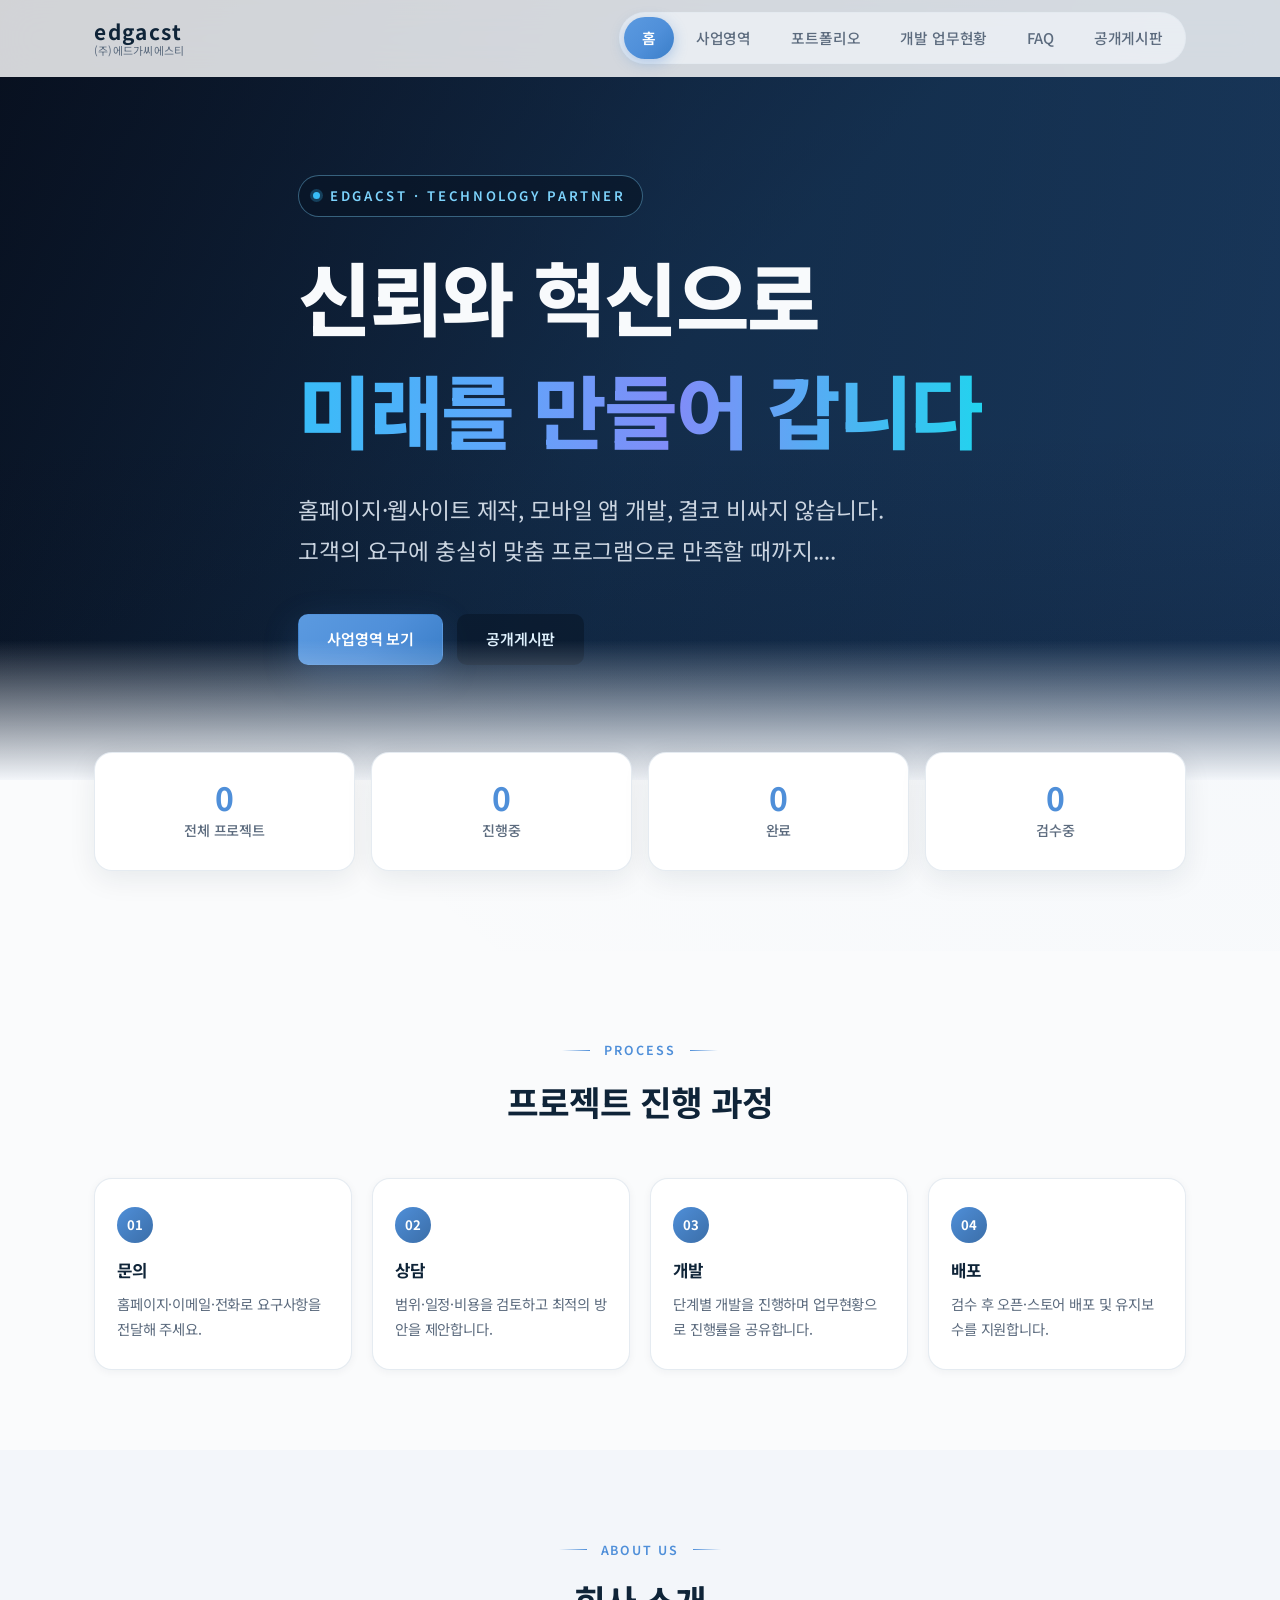
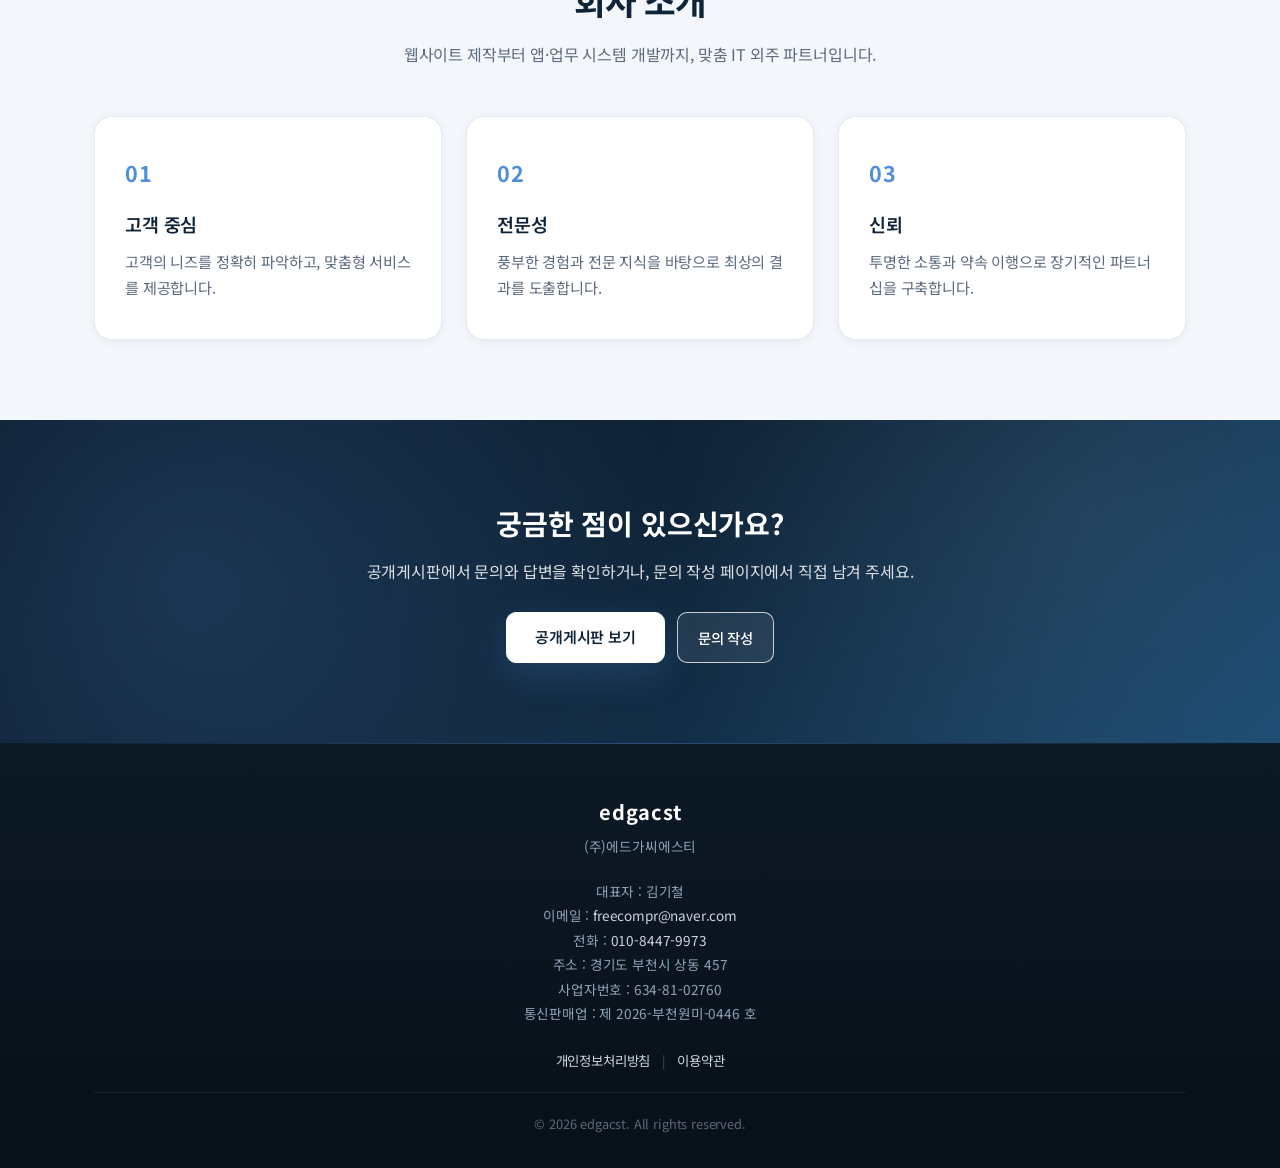
==== commit e0a22b97: "Add Google Analytics 4 integration with central config." ====
--- a/index.html
+++ b/index.html
@@ -7,6 +7,8 @@
   <meta http-equiv="Expires" content="0">
   <meta http-equiv="Content-Security-Policy" content="upgrade-insecure-requests">
   <script src="js/https-redirect.js?v=20260714"></script>
+  <script src="js/config.js?v=20260714"></script>
+  <script src="js/analytics.js?v=20260714"></script>
   <meta name="viewport" content="width=device-width, initial-scale=1.0">
   <meta name="description" content=" (주)에드가씨에스티 edgacst — 홈페이지·웹사이트 제작, 반응형 웹 개발, 모바일 앱 개발, 맞춤 프로그램·API 연동·IT 외주. 견적 문의 환영.">
   <meta name="robots" content="index, follow">
@@ -226,7 +228,6 @@
     </div>
   </footer>
 
-  <script src="js/config.js?v=20260714"></script>
   <script src="js/main.js?v=20260714"></script>
 </body>
 </html>
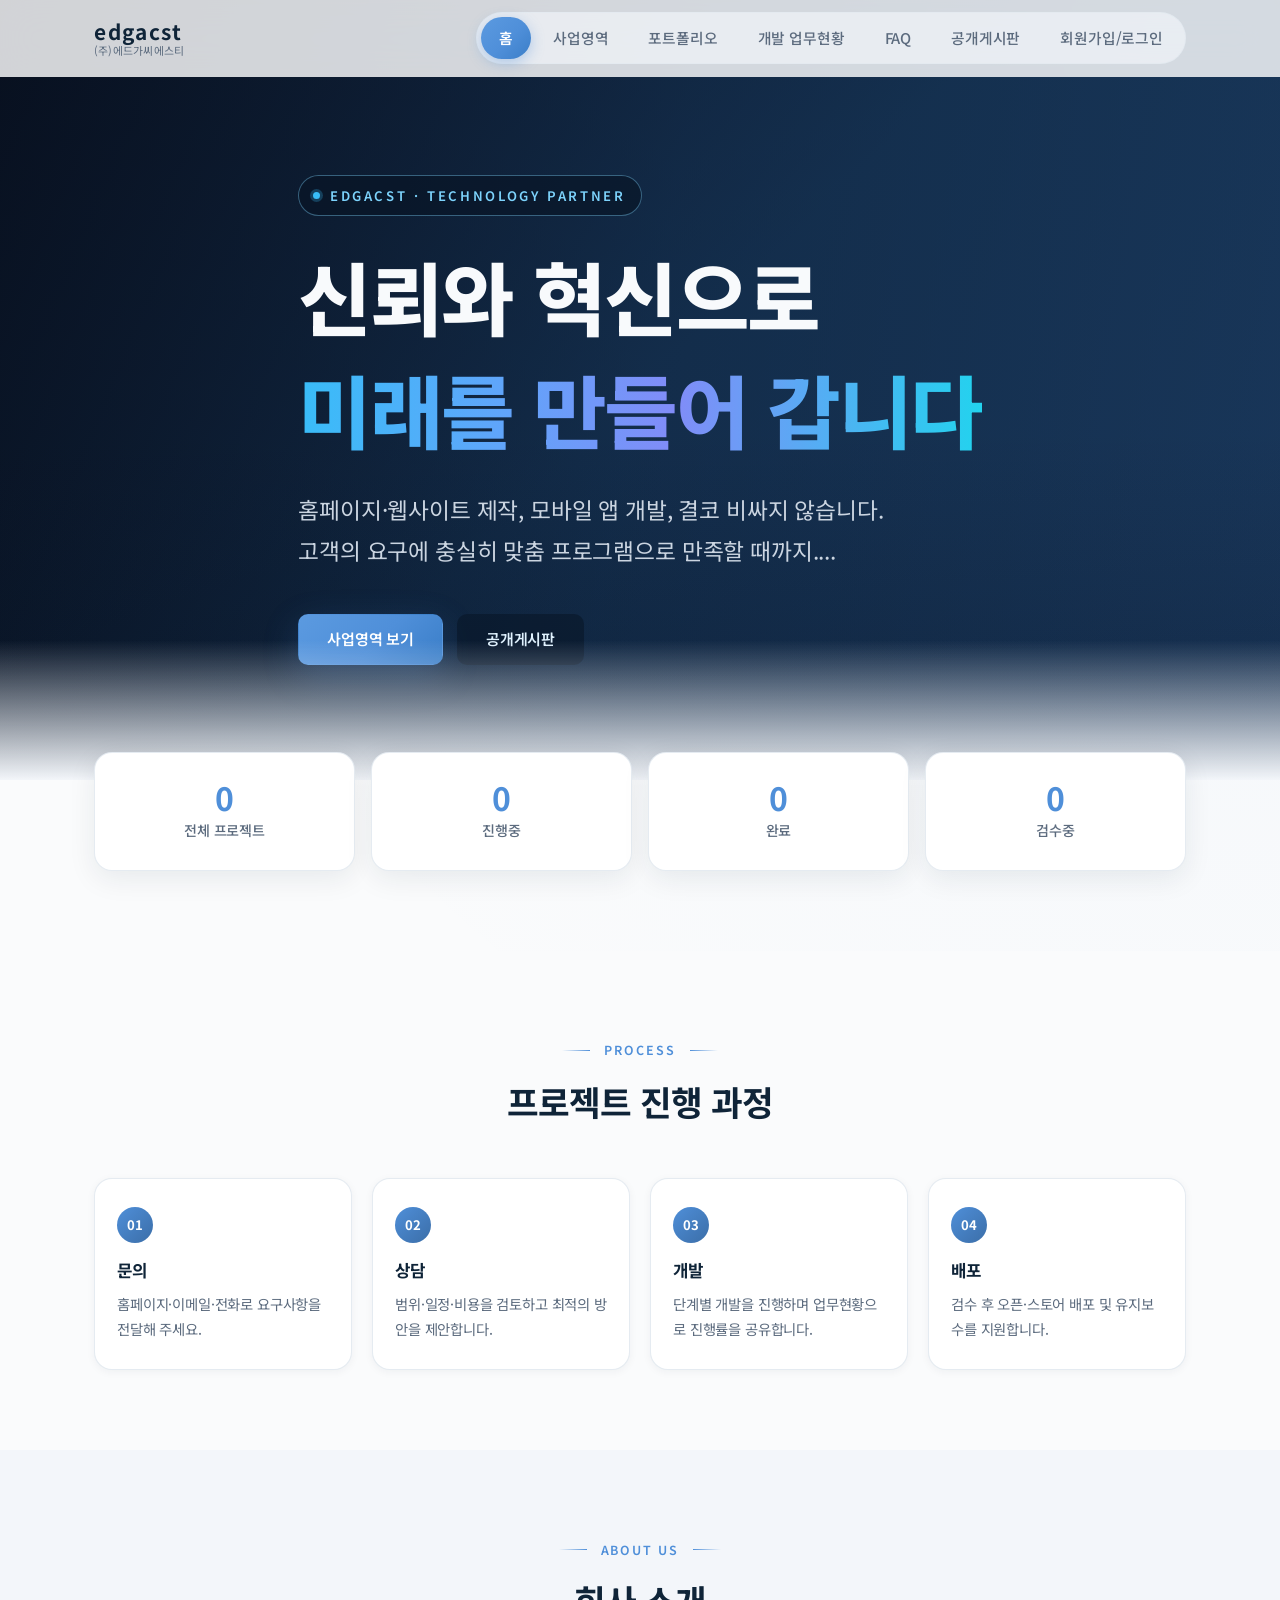
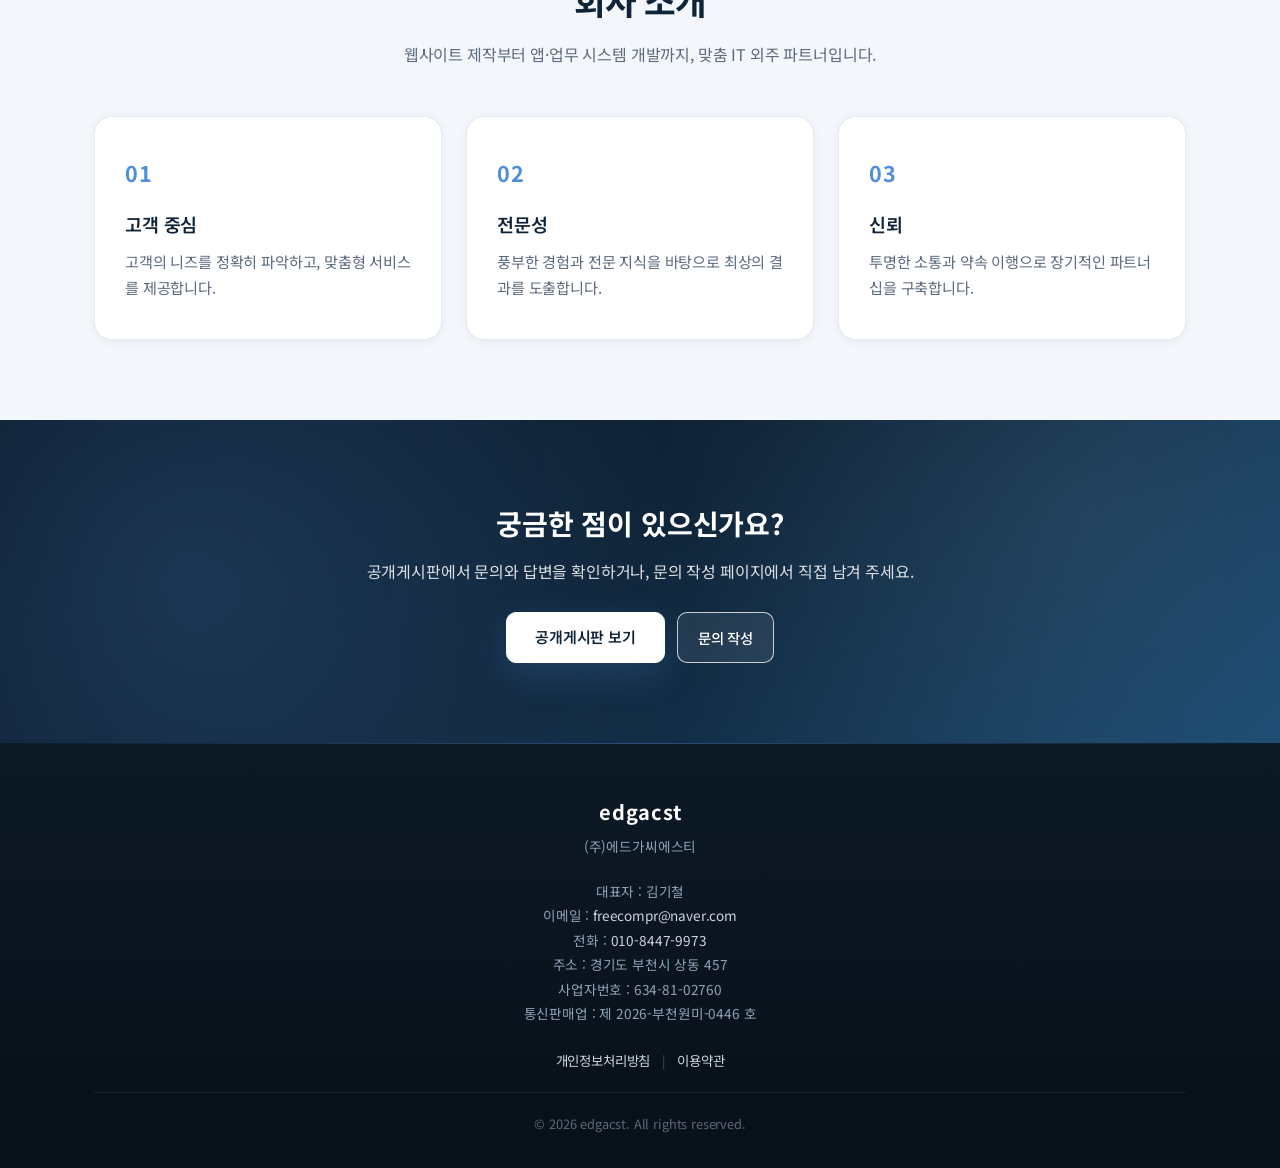
==== commit d007c761: "Add Firebase member signup and protected downloads" ====
--- a/index.html
+++ b/index.html
@@ -7,7 +7,7 @@
   <meta http-equiv="Expires" content="0">
   <meta http-equiv="Content-Security-Policy" content="upgrade-insecure-requests">
   <script src="js/https-redirect.js?v=20260714"></script>
-  <script src="js/config.js?v=20260714"></script>
+  <script src="js/config.js?v=20261023a"></script>
   <script src="js/analytics.js?v=20260714"></script>
   <meta name="viewport" content="width=device-width, initial-scale=1.0">
   <meta name="description" content=" (주)에드가씨에스티 edgacst — 홈페이지·웹사이트 제작, 반응형 웹 개발, 모바일 앱 개발, 맞춤 프로그램·API 연동·IT 외주. 견적 문의 환영.">
@@ -22,7 +22,7 @@
   <meta name="google-site-verification" content="JGMlNTP22d89Sy_mz5Pv5wzQ-OMH0wQjVLE">
   <meta name="naver-site-verification" content="b1bb0605aafb649b9c2293b9166dddd93db2fc34">
   <title>홈페이지·웹사이트·앱 개발 | (주)에드가씨에스티 edgacst</title>
-  <link rel="stylesheet" href="css/style.css?v=20260714">
+  <link rel="stylesheet" href="css/style.css?v=20261023a">
   <link rel="preconnect" href="https://fonts.googleapis.com">
   <link rel="preconnect" href="https://fonts.gstatic.com" crossorigin>
   <link href="https://fonts.googleapis.com/css2?family=Noto+Sans+KR:wght@300;400;500;600;700&display=swap" rel="stylesheet">
@@ -62,6 +62,7 @@
         <a href="status.html" class="nav-link">개발 업무현황</a>
         <a href="faq.html" class="nav-link">FAQ</a>
         <a href="board.html" class="nav-link">공개게시판</a>
+        <a href="members.html" class="nav-link">회원가입/로그인</a>
       </nav>
       <button class="menu-toggle" aria-label="메뉴 열기">
         <span></span>
@@ -228,6 +229,7 @@
     </div>
   </footer>
 
-  <script src="js/main.js?v=20260714"></script>
+  <script src="js/main.js?v=20261023a"></script>
+  <script src="js/member-auth.js?v=20261023a"></script>
 </body>
 </html>
--- a/css/style.css
+++ b/css/style.css
@@ -2774,6 +2774,13 @@
 }
 
 /* Responsive */
+@media (min-width: 769px) and (max-width: 1024px) {
+  .header-inner { gap: 12px; }
+  .logo { flex-shrink: 0; }
+  .nav { gap: 0; flex-shrink: 1; }
+  .nav-link { padding: 8px 10px; font-size: 0.82rem; white-space: nowrap; }
+}
+
 @media (max-width: 768px) {
   .menu-toggle {
     display: flex;
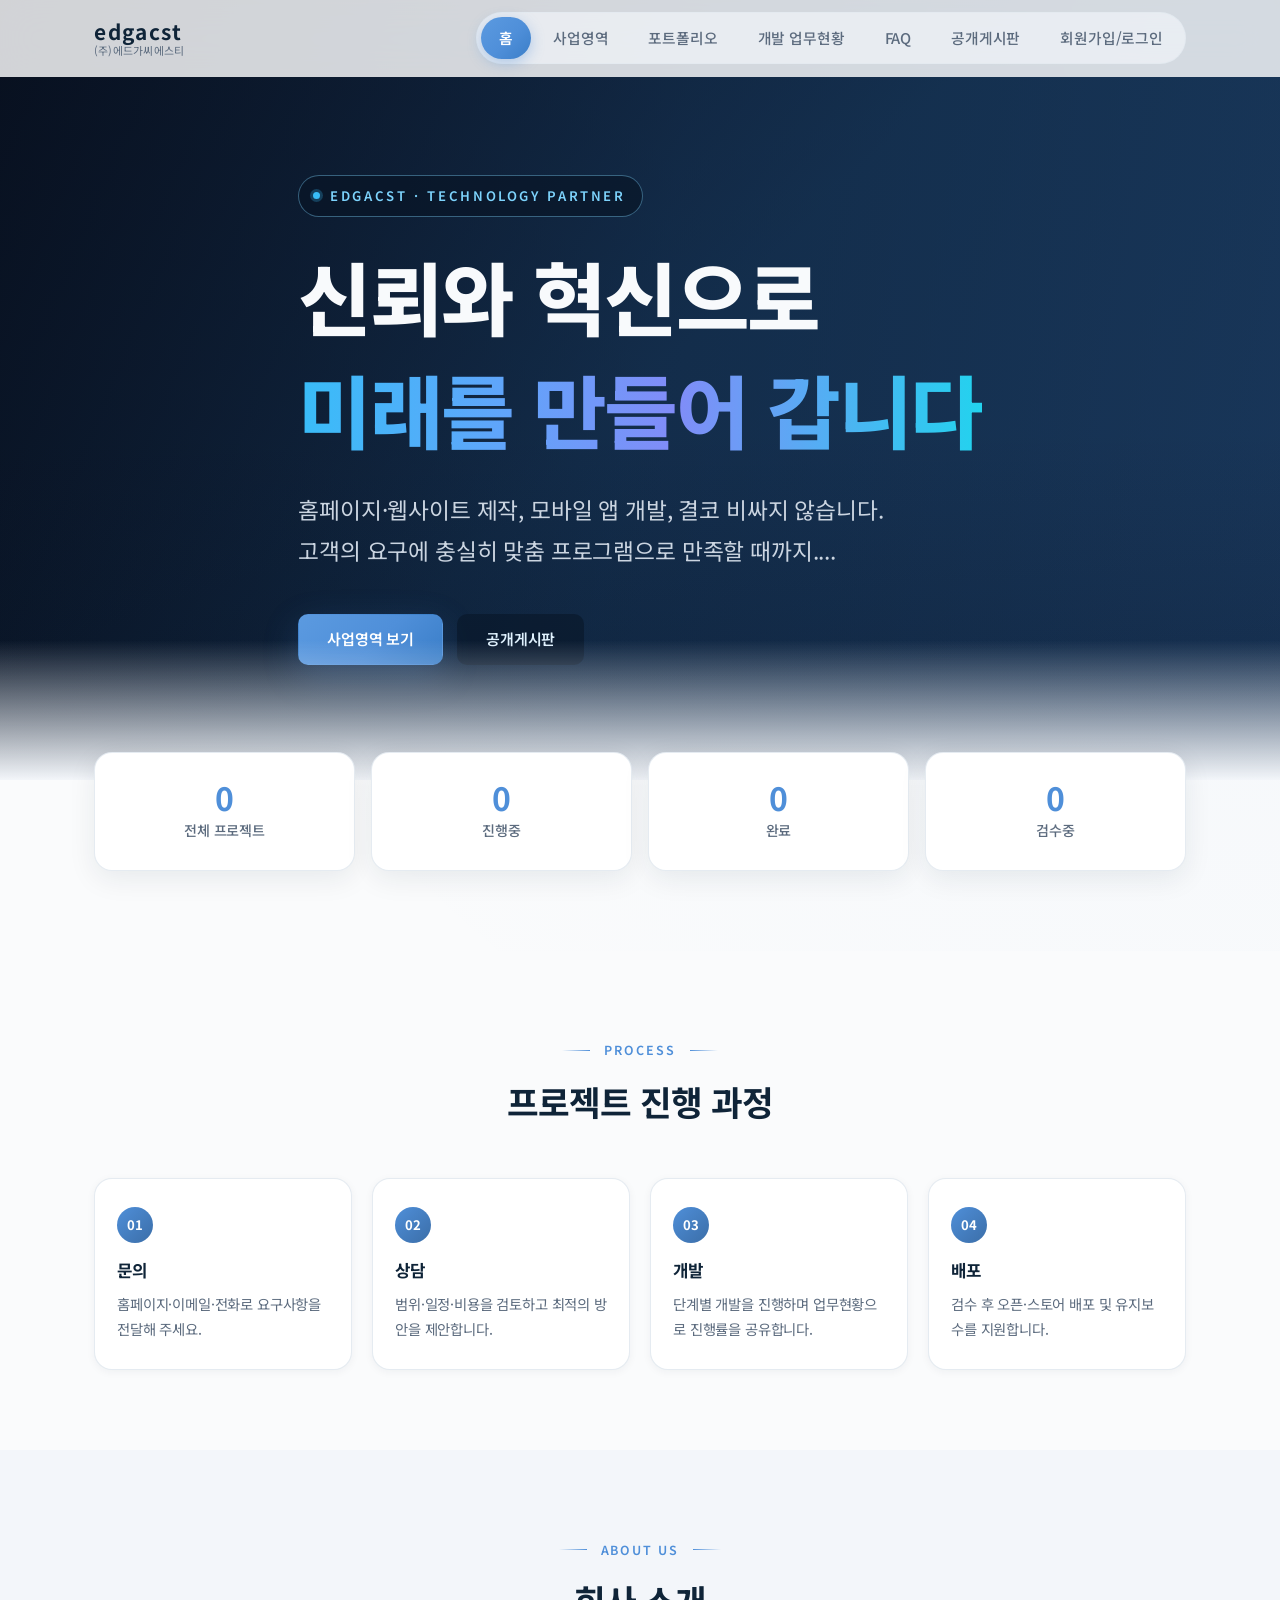
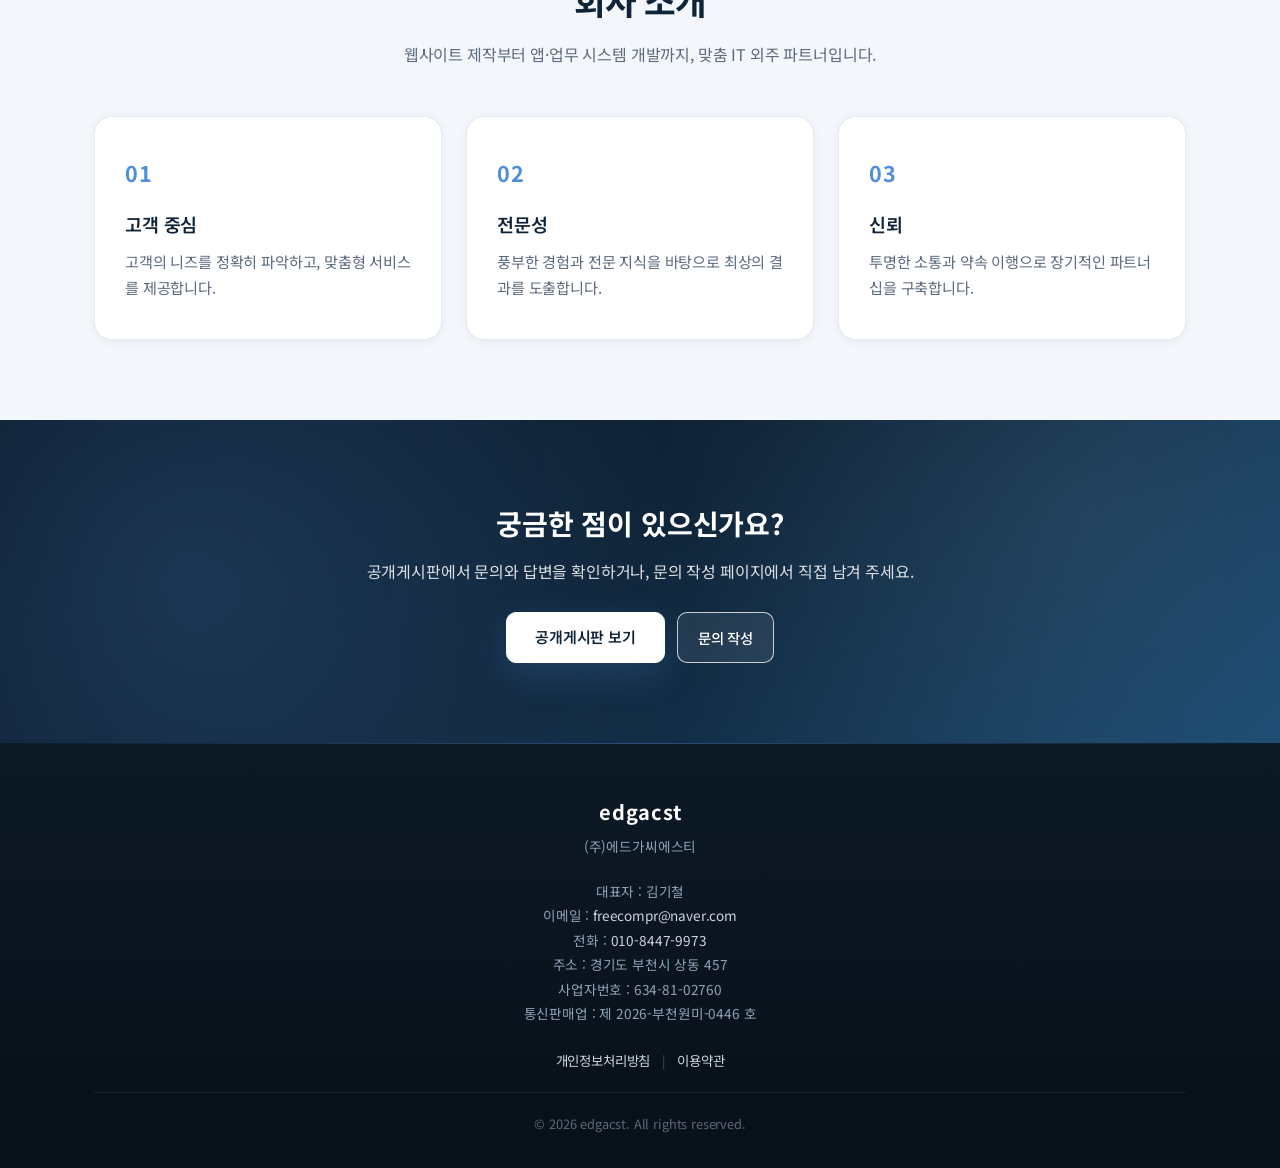
==== commit 52c71ffe: "Refresh Firebase config cache key" ====
--- a/index.html
+++ b/index.html
@@ -7,7 +7,7 @@
   <meta http-equiv="Expires" content="0">
   <meta http-equiv="Content-Security-Policy" content="upgrade-insecure-requests">
   <script src="js/https-redirect.js?v=20260714"></script>
-  <script src="js/config.js?v=20261023a"></script>
+  <script src="js/config.js?v=20261023b"></script>
   <script src="js/analytics.js?v=20260714"></script>
   <meta name="viewport" content="width=device-width, initial-scale=1.0">
   <meta name="description" content=" (주)에드가씨에스티 edgacst — 홈페이지·웹사이트 제작, 반응형 웹 개발, 모바일 앱 개발, 맞춤 프로그램·API 연동·IT 외주. 견적 문의 환영.">
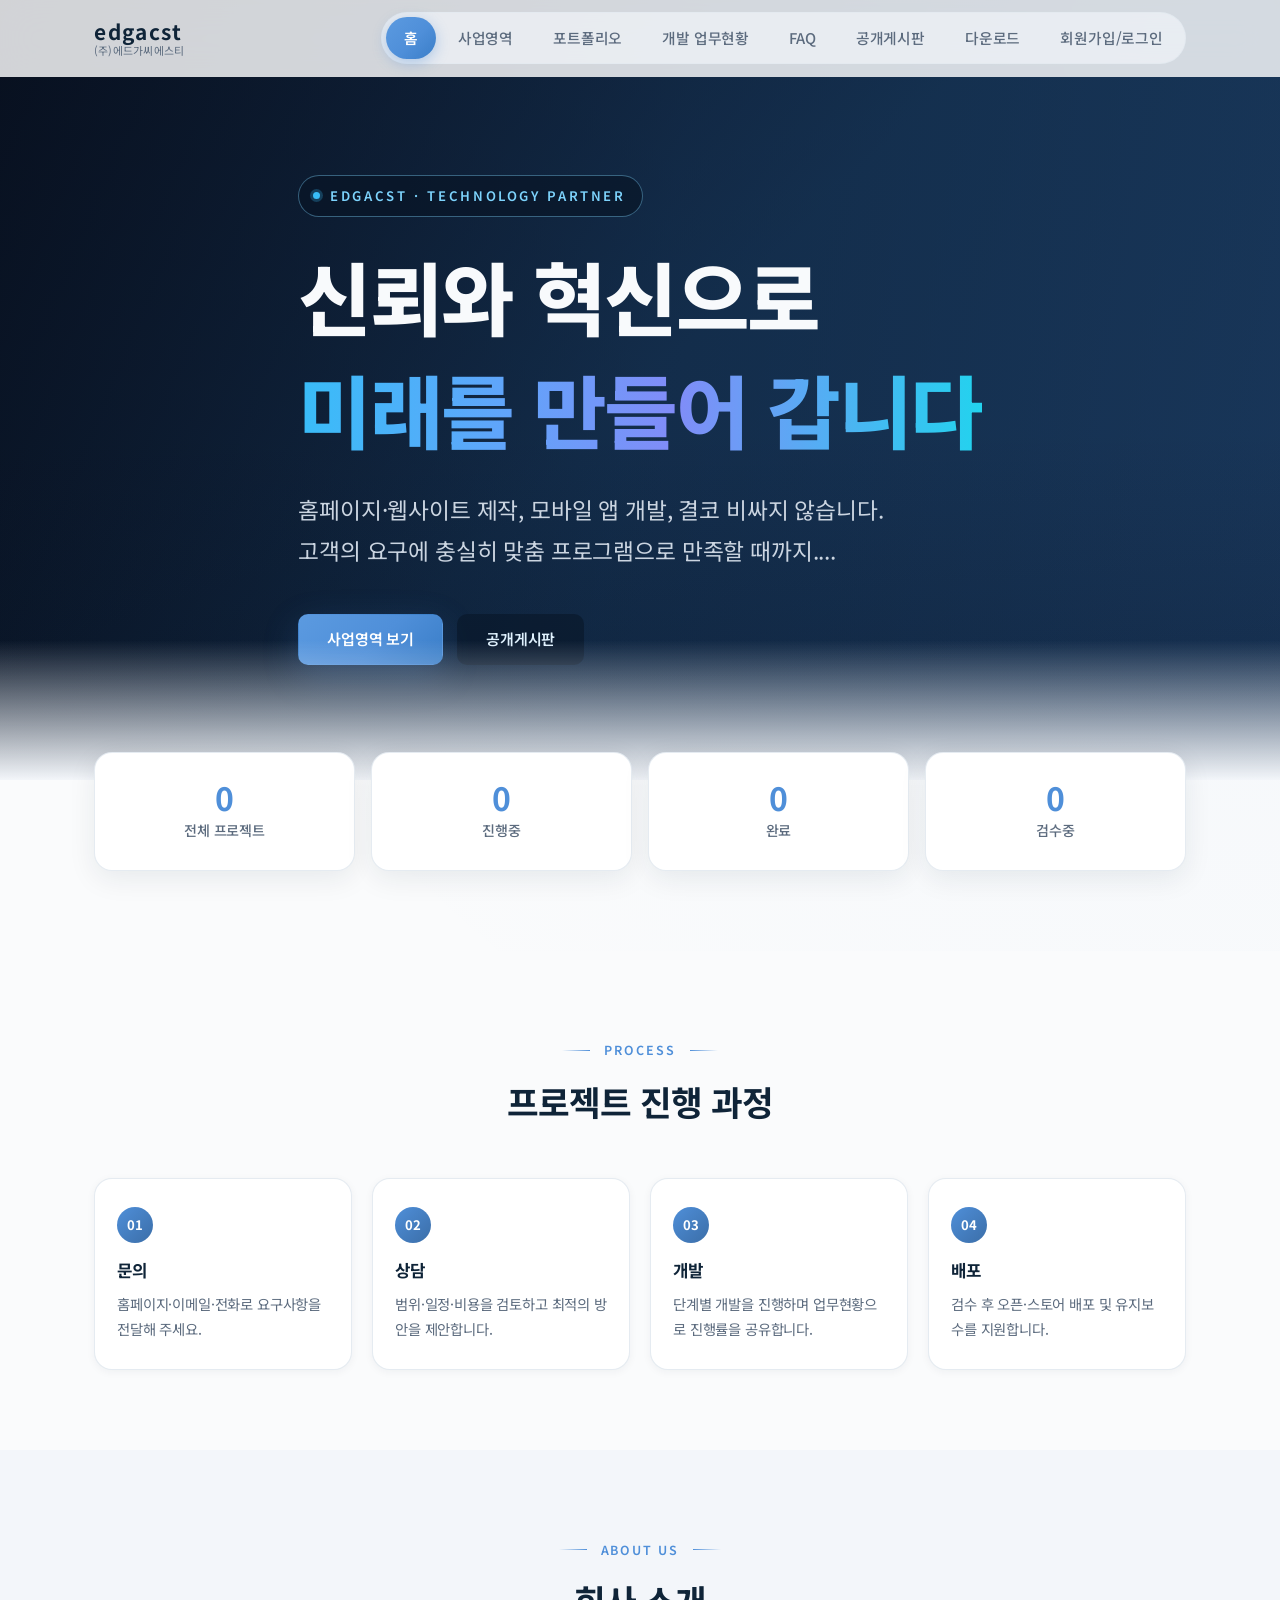
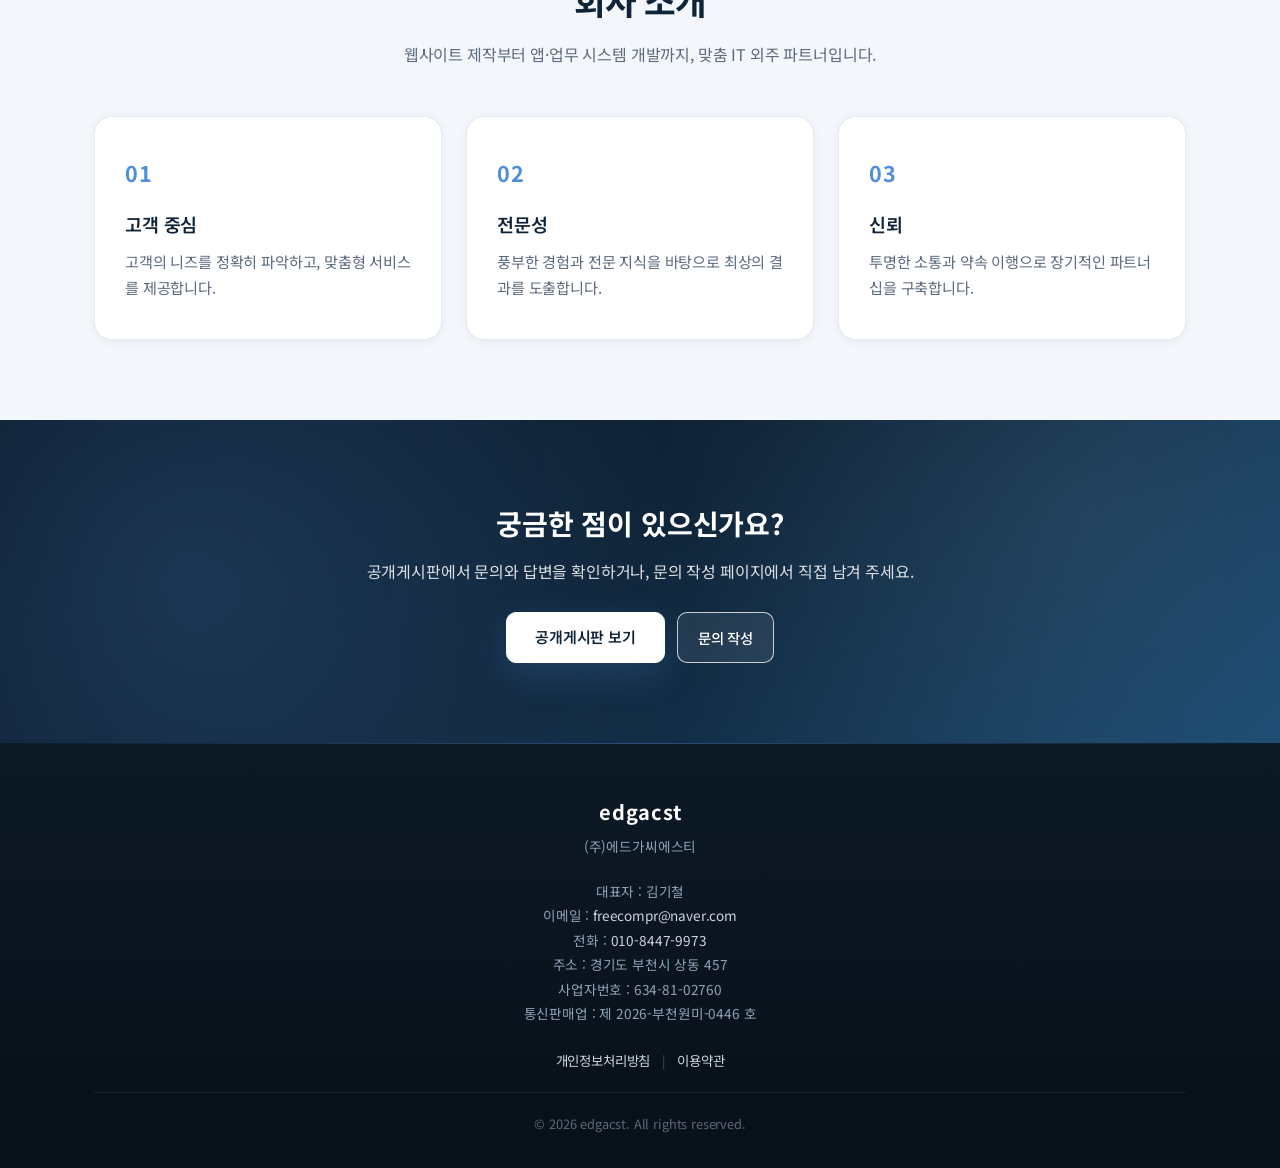
==== commit 956057e5: "Add member-only program downloads" ====
--- a/index.html
+++ b/index.html
@@ -7,7 +7,7 @@
   <meta http-equiv="Expires" content="0">
   <meta http-equiv="Content-Security-Policy" content="upgrade-insecure-requests">
   <script src="js/https-redirect.js?v=20260714"></script>
-  <script src="js/config.js?v=20261023b"></script>
+  <script src="js/config.js?v=20261023d"></script>
   <script src="js/analytics.js?v=20260714"></script>
   <meta name="viewport" content="width=device-width, initial-scale=1.0">
   <meta name="description" content=" (주)에드가씨에스티 edgacst — 홈페이지·웹사이트 제작, 반응형 웹 개발, 모바일 앱 개발, 맞춤 프로그램·API 연동·IT 외주. 견적 문의 환영.">
@@ -62,6 +62,7 @@
         <a href="status.html" class="nav-link">개발 업무현황</a>
         <a href="faq.html" class="nav-link">FAQ</a>
         <a href="board.html" class="nav-link">공개게시판</a>
+        <a href="download.html" class="nav-link">다운로드</a>
         <a href="members.html" class="nav-link">회원가입/로그인</a>
       </nav>
       <button class="menu-toggle" aria-label="메뉴 열기">
--- a/css/style.css
+++ b/css/style.css
@@ -2530,6 +2530,213 @@
   text-decoration: underline;
 }
 
+/* Download */
+.download-hero .page-title {
+  max-width: 920px;
+  line-height: 1.35;
+  word-break: keep-all;
+}
+
+.download-section {
+  padding-top: 52px;
+}
+
+.download-member-notice {
+  display: flex;
+  align-items: center;
+  justify-content: space-between;
+  gap: 24px;
+  margin-bottom: 28px;
+  padding: 22px 24px;
+  border: 1px solid rgba(79, 143, 217, 0.22);
+  border-radius: var(--radius-lg);
+  background: linear-gradient(135deg, rgba(79, 143, 217, 0.09), rgba(255, 255, 255, 0.9));
+}
+
+.download-member-notice.is-member {
+  border-color: rgba(16, 185, 129, 0.28);
+  background: linear-gradient(135deg, rgba(16, 185, 129, 0.08), rgba(255, 255, 255, 0.92));
+}
+
+.download-member-notice strong {
+  display: block;
+  margin-bottom: 4px;
+  color: var(--color-primary);
+}
+
+.download-member-notice p {
+  color: var(--color-text-light);
+  font-size: 0.92rem;
+}
+
+.download-admin-panel {
+  border-top: 3px solid var(--color-accent);
+}
+
+.download-admin-label,
+.download-list-label {
+  display: block;
+  margin-bottom: 4px;
+  color: var(--color-accent);
+  font-size: 0.72rem;
+  font-weight: 700;
+  letter-spacing: 0.12em;
+  text-transform: uppercase;
+}
+
+.download-form-grid {
+  display: grid;
+  grid-template-columns: repeat(2, minmax(0, 1fr));
+  gap: 18px;
+}
+
+.download-file-preview {
+  margin-top: 12px;
+  padding: 12px 14px;
+  color: var(--color-primary);
+  font-size: 0.88rem;
+  background: var(--color-bg-alt);
+  border: 1px solid var(--color-border);
+  border-radius: var(--radius);
+}
+
+.download-list-head {
+  display: flex;
+  align-items: flex-end;
+  justify-content: space-between;
+  gap: 20px;
+  margin: 34px 0 18px;
+}
+
+.download-list-head h2 {
+  color: var(--color-primary);
+  font-size: 1.55rem;
+}
+
+.download-list-head > p {
+  color: var(--color-text-light);
+  font-size: 0.9rem;
+}
+
+.download-table-wrap {
+  overflow-x: auto;
+  background: var(--color-surface);
+  border: 1px solid var(--color-border-soft);
+  border-radius: var(--radius-lg);
+  box-shadow: var(--shadow-sm);
+}
+
+.download-table {
+  width: 100%;
+  min-width: 820px;
+  border-collapse: collapse;
+  table-layout: fixed;
+}
+
+.download-table th,
+.download-table td {
+  padding: 18px 20px;
+  text-align: left;
+  vertical-align: middle;
+  border-bottom: 1px solid var(--color-border);
+}
+
+.download-table thead th {
+  color: #fff;
+  font-size: 0.82rem;
+  font-weight: 600;
+  letter-spacing: 0.03em;
+  background: linear-gradient(135deg, #0a1929 0%, var(--color-primary) 100%);
+}
+
+.download-table tbody tr:last-child td {
+  border-bottom: none;
+}
+
+.download-table tbody tr:hover {
+  background: rgba(79, 143, 217, 0.035);
+}
+
+.download-th-name { width: 20%; }
+.download-th-desc { width: 34%; }
+.download-th-size { width: 12%; }
+.download-th-file { width: 25%; }
+.download-th-count { width: 9%; text-align: center !important; }
+
+.download-name-cell strong {
+  color: var(--color-primary);
+  line-height: 1.45;
+}
+
+.download-desc-cell {
+  color: var(--color-text-light);
+  font-size: 0.9rem;
+  line-height: 1.65;
+  white-space: pre-line;
+  word-break: keep-all;
+}
+
+.download-size-cell,
+.download-count-cell {
+  color: var(--color-text-light);
+  font-size: 0.88rem;
+  white-space: nowrap;
+}
+
+.download-count-cell {
+  text-align: center !important;
+  font-weight: 600;
+  color: var(--color-primary);
+}
+
+.download-btn {
+  display: inline-flex;
+  align-items: center;
+  justify-content: center;
+  gap: 6px;
+  max-width: 100%;
+  padding: 9px 13px;
+  color: #fff;
+  font-family: var(--font-family);
+  font-size: 0.82rem;
+  font-weight: 600;
+  line-height: 1.3;
+  background: var(--color-accent);
+  border: 1px solid var(--color-accent);
+  border-radius: 8px;
+  cursor: pointer;
+  transition: var(--transition);
+}
+
+.download-btn:hover {
+  background: var(--color-accent-hover);
+  border-color: var(--color-accent-hover);
+  transform: translateY(-1px);
+}
+
+.download-btn:disabled {
+  opacity: 0.6;
+  cursor: wait;
+  transform: none;
+}
+
+.download-admin-actions {
+  display: flex;
+  gap: 6px;
+  margin-top: 10px;
+}
+
+.download-state-cell {
+  height: 180px;
+  text-align: center !important;
+  color: var(--color-text-light);
+}
+
+.download-state-error {
+  color: #b91c1c;
+  background: rgba(239, 68, 68, 0.04);
+}
+
 /* Footer */
 .footer {
   position: relative;
@@ -2840,6 +3047,21 @@
     gap: 12px;
   }
 
+  .download-member-notice,
+  .download-list-head {
+    align-items: flex-start;
+    flex-direction: column;
+  }
+
+  .download-member-notice .btn {
+    width: 100%;
+    text-align: center;
+  }
+
+  .download-form-grid {
+    grid-template-columns: 1fr;
+  }
+
   .hero {
     min-height: 520px;
   }
